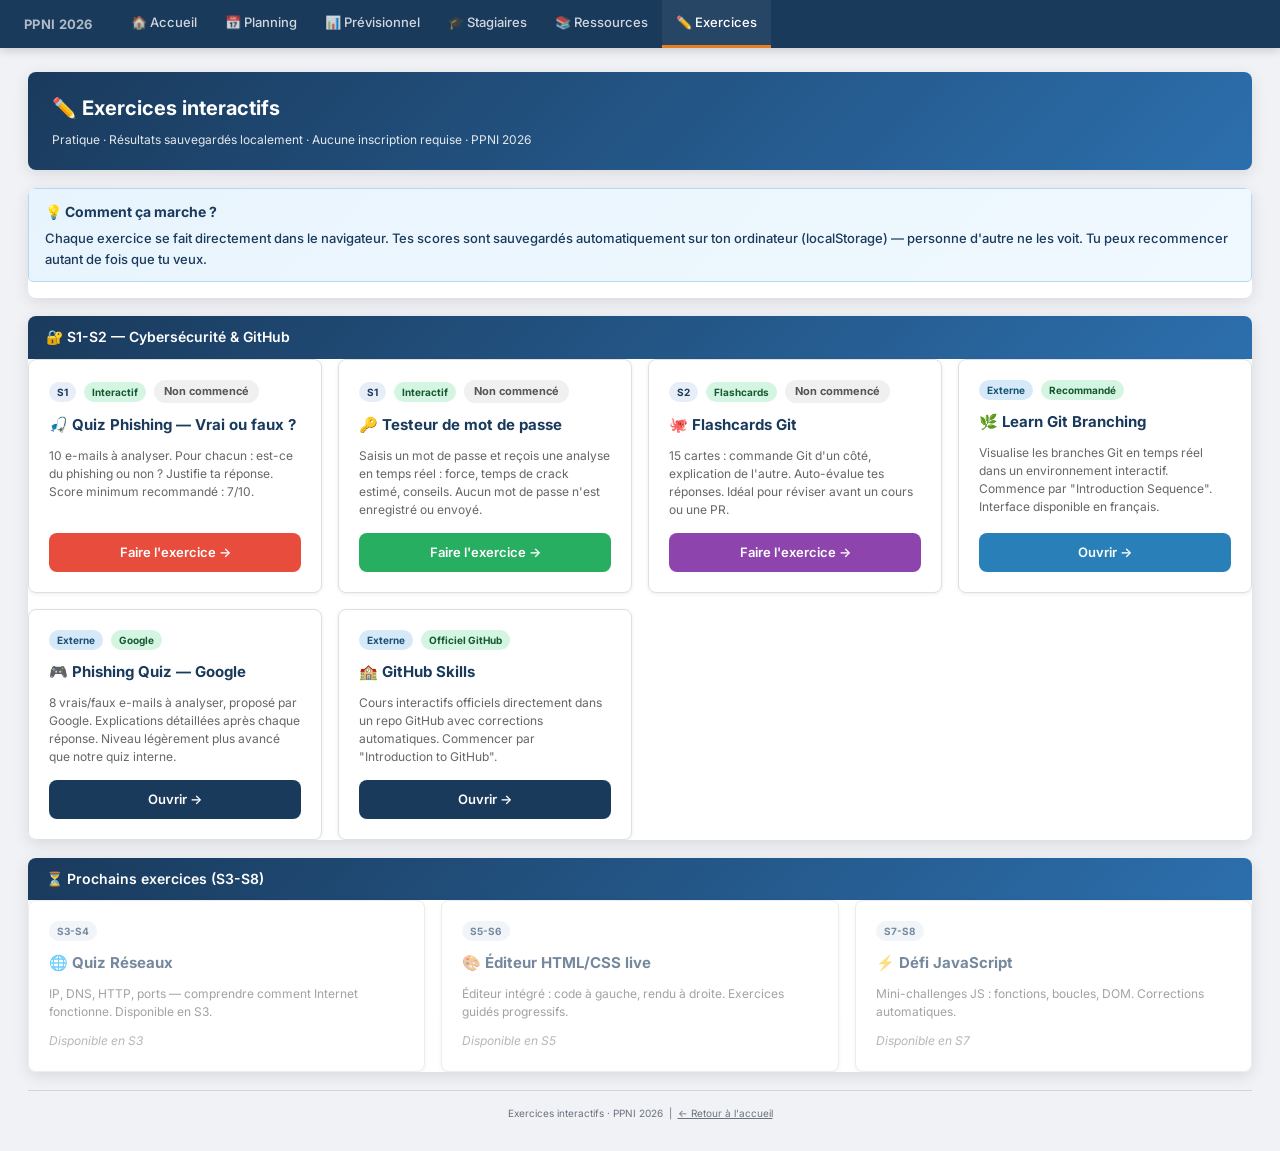
==== exercices/index.html @ 4b2e58b9 "Ajouter ressources pedagogiques et exercices interactifs S1-S2" ====
<!doctype html>
<html lang="fr">
  <head>
    <meta charset="UTF-8" />
    <meta name="viewport" content="width=device-width, initial-scale=1" />
    <title>Exercices — PPNI 2026</title>
    <link rel="preconnect" href="https://fonts.googleapis.com" />
    <link rel="preconnect" href="https://fonts.gstatic.com" crossorigin />
    <link href="https://fonts.googleapis.com/css2?family=Inter:wght@400;500;600;700&display=swap" rel="stylesheet" />
    <link rel="stylesheet" href="../css/shared.css" />
    <style>
      .exo-card {
        background: #fff;
        border: 1px solid var(--gray-border);
        border-radius: var(--radius);
        padding: 20px;
        box-shadow: var(--shadow-sm);
        display: flex;
        flex-direction: column;
        gap: 10px;
      }
      .exo-card h3 { margin: 0; font-size: 15px; color: #1a3a5c; }
      .exo-card p { margin: 0; font-size: 12px; color: #666; line-height: 1.5; flex: 1; }
      .exo-meta { display: flex; gap: 8px; flex-wrap: wrap; align-items: center; }
      .exo-tag { font-size: 10px; font-weight: 700; padding: 2px 8px; border-radius: 20px; }
      .exo-tag.s1 { background: #e8eef7; color: #1a3a5c; }
      .exo-tag.interactif { background: #d5f5e3; color: #145a32; }
      .exo-tag.local { background: #fdebd0; color: #784212; }
      .exo-tag.externe { background: #d6e9f8; color: #1a5276; }
      .exo-grid { display: grid; grid-template-columns: repeat(auto-fit, minmax(260px, 1fr)); gap: 16px; }
      .score-chip {
        font-size: 11px;
        font-weight: 700;
        padding: 3px 10px;
        border-radius: 20px;
        background: #f0f0f0;
        color: #555;
      }
      .score-chip.done { background: #d5f5e3; color: #145a32; }
    </style>
  </head>
  <body>
    <nav class="topbar">
      <span class="topbar-brand">PPNI 2026</span>
      <a href="../index.html">🏠 Accueil</a>
      <a href="../planning.html">📅 Planning</a>
      <a href="../previsionnel.html">📊 Prévisionnel</a>
      <a href="../previsionnel_stagiaire.html">🎓 Stagiaires</a>
      <a href="../ressources/index.html">📚 Ressources</a>
      <a href="index.html" class="active">✏️ Exercices</a>
    </nav>

    <div class="page-wrapper">
      <div class="doc-header">
        <h1>✏️ Exercices interactifs</h1>
        <div class="meta">Pratique · Résultats sauvegardés localement · Aucune inscription requise · PPNI 2026</div>
      </div>

      <div class="section-box">
        <div class="falc-intro">
          <strong>💡 Comment ça marche ?</strong>
          Chaque exercice se fait directement dans le navigateur. Tes scores sont sauvegardés automatiquement
          sur ton ordinateur (localStorage) — personne d'autre ne les voit. Tu peux recommencer autant de fois que tu veux.
        </div>
      </div>

      <!-- S1-S2 -->
      <div class="section-box">
        <h2>🔐 S1-S2 — Cybersécurité & GitHub</h2>
        <div class="exo-grid" id="grid-s1s2">

          <div class="exo-card">
            <div class="exo-meta">
              <span class="exo-tag s1">S1</span>
              <span class="exo-tag interactif">Interactif</span>
              <span class="score-chip" id="chip-phishing">Non commencé</span>
            </div>
            <h3>🎣 Quiz Phishing — Vrai ou faux ?</h3>
            <p>10 e-mails à analyser. Pour chacun : est-ce du phishing ou non ? Justifie ta réponse.
            Score minimum recommandé : 7/10.</p>
            <a href="quiz-phishing.html" style="display:inline-block;padding:9px 18px;background:#e74c3c;color:#fff;border-radius:8px;font-size:13px;font-weight:600;text-decoration:none;text-align:center;margin-top:4px;">Faire l'exercice →</a>
          </div>

          <div class="exo-card">
            <div class="exo-meta">
              <span class="exo-tag s1">S1</span>
              <span class="exo-tag interactif">Interactif</span>
              <span class="score-chip" id="chip-password">Non commencé</span>
            </div>
            <h3>🔑 Testeur de mot de passe</h3>
            <p>Saisis un mot de passe et reçois une analyse en temps réel : force, temps de crack estimé, conseils.
            Aucun mot de passe n'est enregistré ou envoyé.</p>
            <a href="password-checker.html" style="display:inline-block;padding:9px 18px;background:#27ae60;color:#fff;border-radius:8px;font-size:13px;font-weight:600;text-decoration:none;text-align:center;margin-top:4px;">Faire l'exercice →</a>
          </div>

          <div class="exo-card">
            <div class="exo-meta">
              <span class="exo-tag s1">S2</span>
              <span class="exo-tag interactif">Flashcards</span>
              <span class="score-chip" id="chip-git">Non commencé</span>
            </div>
            <h3>🐙 Flashcards Git</h3>
            <p>15 cartes : commande Git d'un côté, explication de l'autre. Auto-évalue tes réponses.
            Idéal pour réviser avant un cours ou une PR.</p>
            <a href="quiz-git.html" style="display:inline-block;padding:9px 18px;background:#8e44ad;color:#fff;border-radius:8px;font-size:13px;font-weight:600;text-decoration:none;text-align:center;margin-top:4px;">Faire l'exercice →</a>
          </div>

          <div class="exo-card">
            <div class="exo-meta">
              <span class="exo-tag externe">Externe</span>
              <span class="exo-tag interactif">Recommandé</span>
            </div>
            <h3>🌿 Learn Git Branching</h3>
            <p>Visualise les branches Git en temps réel dans un environnement interactif.
            Commence par "Introduction Sequence". Interface disponible en français.</p>
            <a href="https://learngitbranching.js.org/?locale=fr_FR" target="_blank" rel="noopener" style="display:inline-block;padding:9px 18px;background:#2980b9;color:#fff;border-radius:8px;font-size:13px;font-weight:600;text-decoration:none;text-align:center;margin-top:4px;">Ouvrir →</a>
          </div>

          <div class="exo-card">
            <div class="exo-meta">
              <span class="exo-tag externe">Externe</span>
              <span class="exo-tag interactif">Google</span>
            </div>
            <h3>🎮 Phishing Quiz — Google</h3>
            <p>8 vrais/faux e-mails à analyser, proposé par Google. Explications détaillées après chaque réponse.
            Niveau légèrement plus avancé que notre quiz interne.</p>
            <a href="https://phishingquiz.withgoogle.com" target="_blank" rel="noopener" style="display:inline-block;padding:9px 18px;background:#1a3a5c;color:#fff;border-radius:8px;font-size:13px;font-weight:600;text-decoration:none;text-align:center;margin-top:4px;">Ouvrir →</a>
          </div>

          <div class="exo-card">
            <div class="exo-meta">
              <span class="exo-tag externe">Externe</span>
              <span class="exo-tag interactif">Officiel GitHub</span>
            </div>
            <h3>🏫 GitHub Skills</h3>
            <p>Cours interactifs officiels directement dans un repo GitHub avec corrections automatiques.
            Commencer par "Introduction to GitHub".</p>
            <a href="https://skills.github.com" target="_blank" rel="noopener" style="display:inline-block;padding:9px 18px;background:#1a3a5c;color:#fff;border-radius:8px;font-size:13px;font-weight:600;text-decoration:none;text-align:center;margin-top:4px;">Ouvrir →</a>
          </div>

        </div>
      </div>

      <!-- À VENIR -->
      <div class="section-box">
        <h2>⏳ Prochains exercices (S3-S8)</h2>
        <div class="exo-grid">
          <div class="exo-card" style="opacity:0.6;">
            <div class="exo-meta"><span class="exo-tag s1">S3-S4</span></div>
            <h3>🌐 Quiz Réseaux</h3>
            <p>IP, DNS, HTTP, ports — comprendre comment Internet fonctionne. Disponible en S3.</p>
            <span style="font-size:12px;color:#888;font-style:italic;">Disponible en S3</span>
          </div>
          <div class="exo-card" style="opacity:0.6;">
            <div class="exo-meta"><span class="exo-tag s1">S5-S6</span></div>
            <h3>🎨 Éditeur HTML/CSS live</h3>
            <p>Éditeur intégré : code à gauche, rendu à droite. Exercices guidés progressifs.</p>
            <span style="font-size:12px;color:#888;font-style:italic;">Disponible en S5</span>
          </div>
          <div class="exo-card" style="opacity:0.6;">
            <div class="exo-meta"><span class="exo-tag s1">S7-S8</span></div>
            <h3>⚡ Défi JavaScript</h3>
            <p>Mini-challenges JS : fonctions, boucles, DOM. Corrections automatiques.</p>
            <span style="font-size:12px;color:#888;font-style:italic;">Disponible en S7</span>
          </div>
        </div>
      </div>

      <div class="footer">
        Exercices interactifs · PPNI 2026 &nbsp;|&nbsp;
        <a href="../index.html" style="color:inherit;">← Retour à l'accueil</a>
      </div>
    </div>

    <script>
      // Afficher les scores sauvegardés depuis les exercices
      const phishingScore = localStorage.getItem('ppni_quiz_phishing_score');
      const gitScore = localStorage.getItem('ppni_quiz_git_score');
      const pwDone = localStorage.getItem('ppni_password_checker_done');

      if (phishingScore !== null) {
        const chip = document.getElementById('chip-phishing');
        chip.textContent = 'Dernier score : ' + phishingScore + '/10';
        chip.className = 'score-chip done';
      }
      if (gitScore !== null) {
        const chip = document.getElementById('chip-git');
        chip.textContent = 'Cartes révisées : ' + gitScore;
        chip.className = 'score-chip done';
      }
      if (pwDone) {
        const chip = document.getElementById('chip-password');
        chip.textContent = 'Exercice fait ✓';
        chip.className = 'score-chip done';
      }
    </script>
  </body>
</html>
---- css/shared.css ----
/* ═══════════════════════════════════════════════
   PPNI 2026 — Styles partagés
   Harmonisation web moderne + impression A4 paysage
   ═══════════════════════════════════════════════ */

/* ── Google Font (Inter) ── */
@import url("https://fonts.googleapis.com/css2?family=Inter:wght@400;500;600;700&display=swap");

/* ── RESET ── */
*,
*::before,
*::after {
  box-sizing: border-box;
  margin: 0;
  padding: 0;
}

/* ── VARIABLES ── */
:root {
  --brand-dark: #1a3a5c;
  --brand-mid: #2c6fad;
  --brand-light: #e8eef7;
  --green: #27ae60;
  --green-light: #d5f5e3;
  --orange: #e67e22;
  --orange-light: #fdebd0;
  --blue: #2980b9;
  --blue-light: #d6e9f8;
  --red: #c0392b;
  --purple: #6c3483;
  --gray-bg: #f0f2f5;
  --gray-border: #e0e0e0;
  --text: #1f2937;
  --text-muted: #6b7280;
  --white: #ffffff;
  --shadow-sm: 0 1px 4px rgba(0, 0, 0, 0.07);
  --shadow-md: 0 4px 16px rgba(0, 0, 0, 0.1);
  --radius: 8px;
  --radius-sm: 5px;
}

/* ── BASE ── */
html {
  scroll-behavior: smooth;
}
body {
  font-family: "Inter", "Segoe UI", Arial, sans-serif;
  font-size: 13px;
  line-height: 1.6;
  background: var(--gray-bg);
  color: var(--text);
}

/* ── TOPBAR ── */
.topbar {
  position: sticky;
  top: 0;
  z-index: 100;
  display: flex;
  align-items: center;
  gap: 0;
  background: var(--brand-dark);
  padding: 0 24px;
  height: 48px;
  box-shadow: 0 2px 10px rgba(0, 0, 0, 0.18);
}
.topbar-brand {
  font-weight: 700;
  font-size: 13px;
  color: rgba(255, 255, 255, 0.65);
  margin-right: 24px;
  white-space: nowrap;
  letter-spacing: 0.3px;
}
.topbar a {
  display: inline-flex;
  align-items: center;
  height: 48px;
  padding: 0 14px;
  color: rgba(255, 255, 255, 0.8);
  text-decoration: none;
  font-size: 13px;
  font-weight: 500;
  border-bottom: 3px solid transparent;
  transition:
    color 0.15s,
    border-color 0.15s,
    background 0.15s;
}
.topbar a:hover {
  color: #fff;
  background: rgba(255, 255, 255, 0.08);
  border-bottom-color: rgba(255, 255, 255, 0.4);
}
.topbar a.active {
  color: #fff;
  border-bottom-color: var(--orange);
  background: rgba(255, 255, 255, 0.06);
}

/* ── PAGE WRAPPER ── */
.page-wrapper {
  max-width: 1280px;
  margin: 0 auto;
  padding: 24px 28px;
}

/* ── DOC HEADER ── */
.doc-header {
  background: linear-gradient(
    135deg,
    var(--brand-dark) 0%,
    var(--brand-mid) 100%
  );
  color: white;
  padding: 20px 24px;
  border-radius: var(--radius);
  margin-bottom: 18px;
  box-shadow: var(--shadow-md);
}
.doc-header h1 {
  font-size: 20px;
  font-weight: 700;
  margin-bottom: 6px;
}
.doc-header .meta {
  font-size: 12px;
  opacity: 0.88;
  line-height: 1.7;
}

/* ── SECTION BOX ── */
.section-box {
  background: var(--white);
  border-radius: var(--radius);
  box-shadow: var(--shadow-md);
  margin-bottom: 18px;
  overflow: hidden;
}
.section-box h2 {
  background: linear-gradient(
    135deg,
    var(--brand-dark) 0%,
    var(--brand-mid) 100%
  );
  color: white;
  padding: 10px 18px;
  font-size: 14px;
  font-weight: 600;
}
.section-box h2.gantt-title {
  background: #2c3e50;
}
.section-box h2.livrable-title {
  background: var(--red);
}
.section-box h2.kpi-title {
  background: var(--purple);
}

/* ── AXES SUMMARY CARDS ── */
.axes-summary {
  display: grid;
  grid-template-columns: repeat(auto-fit, minmax(280px, 1fr));
  gap: 14px;
  margin-bottom: 18px;
}
.axe-card {
  background: var(--white);
  border-radius: var(--radius);
  padding: 14px 18px;
  box-shadow: var(--shadow-sm);
  border-left: 5px solid;
}
.axe-card.phase1 {
  border-color: var(--blue);
  background: var(--blue-light);
}
.axe-card.phase2-axe1 {
  border-color: var(--green);
  background: var(--green-light);
}
.axe-card.phase2-axe2 {
  border-color: var(--orange);
  background: var(--orange-light);
}
.axe-card.ppni {
  border-color: var(--blue);
  background: var(--blue-light);
}
.axe-card.ia {
  border-color: var(--orange);
  background: var(--orange-light);
}
.axe-card.auxilium {
  border-color: var(--green);
  background: var(--green-light);
}
.axe-card h3 {
  font-size: 13px;
  font-weight: 600;
  margin-bottom: 6px;
}
.axe-card p {
  font-size: 11px;
  line-height: 1.5;
  color: #374151;
}

/* ── GANTT TABLE ── */
.gantt-scroll {
  overflow-x: auto;
}
table.gantt {
  width: 100%;
  border-collapse: collapse;
  font-size: 10px;
}
table.gantt th {
  background: #f5f5f5;
  color: #333;
  padding: 7px 4px;
  text-align: center;
  border: 1px solid #d0d0d0;
  font-weight: 600;
  white-space: nowrap;
}
table.gantt th.label-col {
  background: var(--brand-light);
  text-align: left;
  width: 175px;
  position: sticky;
  left: 0;
  z-index: 2;
}
table.gantt td {
  border: 1px solid var(--gray-border);
  padding: 2px;
  height: 28px;
  text-align: center;
  vertical-align: middle;
}
td.label {
  background: var(--brand-light);
  font-weight: 600;
  padding: 4px 10px;
  border: 1px solid #d0d0d0;
  width: 175px;
  position: sticky;
  left: 0;
  z-index: 1;
  font-size: 11px;
}
td.label-sub {
  background: #f5f5f5;
  padding: 3px 10px 3px 22px;
  font-size: 10px;
  color: #666;
  font-style: italic;
  border: 1px solid #d0d0d0;
  width: 175px;
  position: sticky;
  left: 0;
  z-index: 1;
}

/* Cell classes */
.phase1-cell {
  background: #dbeafe;
  color: #1e3a8a;
  font-weight: 500;
}
.axe1-cell {
  background: var(--green-light);
  color: #14532d;
  font-weight: 500;
}
.axe2-cell {
  background: var(--orange-light);
  color: #7c2d12;
  font-weight: 500;
}
.conge-cell {
  background: #f3f4f6;
  color: #9ca3af;
  font-style: italic;
}
.empty-cell {
  background: #fafafa;
}
.empty-m {
  background: #f4f4f4;
}

td.b-ppni {
  background: var(--blue);
}
td.b-ppni-l {
  background: #6dafd4;
}
td.b-ia {
  background: var(--orange);
}
td.b-ia-l {
  background: #f0a050;
}
td.b-aux {
  background: var(--green);
}
td.b-aux-l {
  background: #58c882;
}
td.conge {
  background: repeating-linear-gradient(
    45deg,
    #ffe5e5 0px,
    #ffe5e5 5px,
    #fff5f5 5px,
    #fff5f5 10px
  );
}
td.ms-ppni {
  background: var(--blue);
  border-right: 4px solid var(--red) !important;
}
td.ms-ia {
  background: var(--orange);
  border-right: 4px solid var(--red) !important;
}
td.ms-aux {
  background: var(--green);
  border-right: 4px solid var(--red) !important;
}
th.conge-th {
  background: var(--red) !important;
  font-style: italic;
  font-size: 10px !important;
}

/* Section headers */
tr.sec-hdr td {
  padding: 5px 10px;
  font-size: 11px;
  font-weight: 700;
  height: auto;
  text-align: left;
  border-top: 2px solid var(--brand-dark);
  border-bottom: 2px solid var(--brand-dark);
}
tr.sec-hdr.phase1-hdr td {
  background: #c8e6c9;
  color: #14532d;
}
tr.sec-hdr.axe1-hdr td {
  background: #bbdefb;
  color: #1e3a8a;
}
tr.sec-hdr.axe2-hdr td {
  background: #ffe0b2;
  color: #7c2d12;
}
tr.sec-hdr.ppni-hdr td {
  background: var(--blue);
  color: white;
  border-color: var(--blue);
}
tr.sec-hdr.ia-hdr td {
  background: var(--orange);
  color: white;
  border-color: var(--orange);
}
tr.sec-hdr.aux-hdr td {
  background: var(--green);
  color: white;
  border-color: var(--green);
}

.bt {
  display: block;
  font-size: 9px;
  font-weight: 600;
  line-height: 1.3;
  padding: 0 4px;
  color: inherit;
  white-space: nowrap;
  overflow: hidden;
  text-overflow: ellipsis;
}
td.b-ppni .bt,
td.b-ppni-l .bt,
td.b-ia .bt,
td.b-ia-l .bt,
td.b-aux .bt,
td.b-aux-l .bt,
td.ms-ppni .bt,
td.ms-ia .bt,
td.ms-aux .bt {
  color: white;
}

.mf {
  display: inline-block;
  background: var(--red);
  color: white;
  font-size: 8px;
  font-weight: bold;
  padding: 1px 4px;
  border-radius: 2px;
  margin-left: 3px;
  vertical-align: middle;
}

/* ── GENERIC TABLE (lt / comp / kt) ── */
table.lt,
table.comp,
table.kt {
  width: 100%;
  border-collapse: collapse;
}
table.lt th,
table.comp th {
  background: #f5f5f5;
  color: #333;
  padding: 9px 12px;
  text-align: left;
  font-size: 11px;
  font-weight: 600;
  border-bottom: 2px solid var(--brand-dark);
}
table.lt td,
table.comp td {
  padding: 8px 12px;
  font-size: 11px;
  border-bottom: 1px solid var(--gray-border);
  vertical-align: top;
}
table.lt tr:nth-child(even),
table.comp tr:nth-child(even) {
  background: #f9fafb;
}

table.kt th {
  background: var(--purple);
  color: white;
  padding: 9px 12px;
  font-size: 11px;
  text-align: left;
}
table.kt td {
  padding: 7px 12px;
  font-size: 11px;
  border-bottom: 1px solid #f0f0f0;
  vertical-align: middle;
}
table.kt tr:nth-child(even) td {
  background: #faf5ff;
}
.cible {
  font-weight: bold;
  color: var(--purple);
}

/* ── BADGES ── */
.dbadge {
  display: inline-block;
  background: var(--red);
  color: white;
  padding: 2px 9px;
  border-radius: 4px;
  font-size: 10px;
  font-weight: bold;
  white-space: nowrap;
}
.axe-tag {
  display: inline-block;
  padding: 2px 8px;
  border-radius: 4px;
  font-size: 10px;
  font-weight: bold;
  white-space: nowrap;
}
.axe-tag.phase1 {
  background: #c8e6c9;
  color: #14532d;
}
.axe-tag.axe1 {
  background: #bbdefb;
  color: #1e3a8a;
}
.axe-tag.axe2 {
  background: #ffe0b2;
  color: #7c2d12;
}
.axe-tag.ppni {
  background: var(--blue-light);
  color: #1a6ca0;
}
.axe-tag.ia {
  background: var(--orange-light);
  color: #b25000;
}
.axe-tag.aux {
  background: var(--green-light);
  color: #1a7a48;
}
.comp-check {
  color: var(--green);
  font-weight: bold;
}

/* ── PRINT BUTTON ── */
.print-btn {
  display: inline-flex;
  align-items: center;
  gap: 7px;
  padding: 9px 22px;
  background: var(--brand-dark);
  color: white;
  border: none;
  border-radius: var(--radius);
  font-size: 13px;
  font-family: inherit;
  font-weight: 600;
  cursor: pointer;
  transition: background 0.18s;
}
.print-btn:hover {
  background: var(--brand-mid);
}

/* ── FOOTER ── */
.footer {
  text-align: center;
  font-size: 10px;
  color: var(--text-muted);
  margin-top: 18px;
  padding: 14px 0 6px;
  border-top: 1px solid #d1d5db;
}

/* ── PRINT ── */
@media print {
  @page {
    size: A4 landscape;
    margin: 10mm 12mm;
  }

  html,
  body {
    background: white !important;
    padding: 0;
    margin: 0;
    font-size: 10px;
    color: #000;
    width: 277mm;
  }

  .topbar {
    display: none !important;
  }
  .print-btn {
    display: none !important;
  }

  .page-wrapper {
    padding: 0;
    max-width: 100%;
  }

  .doc-header {
    border-radius: 0;
    padding: 8px 12px;
    margin-bottom: 8px;
    box-shadow: none;
    print-color-adjust: exact;
    -webkit-print-color-adjust: exact;
  }
  .doc-header h1 {
    font-size: 14px;
  }
  .doc-header .meta {
    font-size: 8.5px;
  }

  .axes-summary {
    gap: 7px;
    margin-bottom: 8px;
  }
  .axe-card {
    padding: 6px 10px;
    box-shadow: none;
    print-color-adjust: exact;
    -webkit-print-color-adjust: exact;
  }
  .axe-card h3 {
    font-size: 10px;
  }
  .axe-card p {
    font-size: 9px;
  }

  .section-box {
    box-shadow: none;
    margin-bottom: 8px;
  }
  .section-box h2 {
    padding: 5px 10px;
    font-size: 11px;
    print-color-adjust: exact;
    -webkit-print-color-adjust: exact;
  }

  table.gantt th {
    font-size: 8px;
    padding: 3px 2px;
  }
  table.gantt th.label-col {
    width: 130px;
  }
  td.label {
    font-size: 9px;
    padding: 2px 6px;
    width: 130px;
  }
  td.label-sub {
    font-size: 8px;
    padding: 2px 6px;
    width: 130px;
  }
  table.gantt td {
    height: 18px;
  }
  .bt {
    font-size: 7.5px;
  }
  .mf {
    font-size: 7px;
  }

  tr.sec-hdr td {
    padding: 3px 8px;
    font-size: 9px;
    print-color-adjust: exact;
    -webkit-print-color-adjust: exact;
  }

  table.lt th,
  table.lt td,
  table.comp th,
  table.comp td,
  table.kt th,
  table.kt td {
    font-size: 9px;
    padding: 4px 8px;
  }
  table.lt th,
  table.comp th,
  table.kt th {
    print-color-adjust: exact;
    -webkit-print-color-adjust: exact;
  }
  .dbadge {
    font-size: 8px;
    padding: 1px 5px;
  }
  .axe-tag {
    font-size: 8px;
    padding: 1px 5px;
  }
  .footer {
    font-size: 8px;
    margin-top: 6px;
  }

  .section-box.break-before {
    page-break-before: always;
  }

  /* Forcer les couleurs de fond en impression */
  td.b-ppni,
  td.b-ppni-l,
  td.b-ia,
  td.b-ia-l,
  td.b-aux,
  td.b-aux-l,
  td.ms-ppni,
  td.ms-ia,
  td.ms-aux,
  .phase1-cell,
  .axe1-cell,
  .axe2-cell,
  .conge-cell {
    print-color-adjust: exact;
    -webkit-print-color-adjust: exact;
  }
}

/* ── COURS PAGES ── */

/* Cellule gantt cliquable */
.gantt-clickable {
  cursor: pointer;
  transition: filter 0.15s;
}
.gantt-clickable:hover {
  filter: brightness(0.9);
}
.gantt-link {
  display: flex;
  align-items: center;
  justify-content: center;
  width: 100%;
  height: 100%;
  color: inherit;
  text-decoration: none;
}
.gantt-link:hover .bt {
  text-decoration: underline;
}

/* Sommaire / arborescence */
.cours-sommaire {
  background: var(--brand-light);
  border-radius: var(--radius-sm);
  padding: 14px 18px;
  margin: 16px 18px;
  border-left: 4px solid var(--brand-mid);
}
.cours-sommaire h3 {
  font-size: 12px;
  font-weight: 700;
  color: var(--brand-dark);
  margin-bottom: 10px;
}
.cours-sommaire ol {
  padding-left: 18px;
  margin: 0;
}
.cours-sommaire li {
  margin-bottom: 5px;
  font-size: 12px;
}
.cours-sommaire a {
  color: var(--brand-mid);
  text-decoration: none;
  font-weight: 500;
}
.cours-sommaire a:hover {
  text-decoration: underline;
}

/* Section de cours */
.cours-section {
  padding: 18px 18px 10px;
  border-bottom: 1px solid var(--gray-border);
}
.cours-section:last-child {
  border-bottom: none;
}
.cours-section h3 {
  font-size: 14px;
  font-weight: 700;
  color: var(--brand-dark);
  margin-bottom: 4px;
}
.cours-section .section-meta {
  font-size: 11px;
  color: var(--text-muted);
  margin-bottom: 14px;
}

/* Intro FALC */
.falc-intro {
  background: linear-gradient(135deg, #e8f4fd, #f0f9ff);
  border: 1px solid #b3d9f5;
  border-radius: var(--radius-sm);
  padding: 12px 16px;
  margin-bottom: 16px;
  font-size: 13px;
  font-weight: 500;
  color: #1a3a5c;
  line-height: 1.6;
}
.falc-intro strong {
  font-size: 14px;
  display: block;
  margin-bottom: 4px;
}

/* Grille 70-20-10 */
.module-grid {
  display: grid;
  grid-template-columns: repeat(auto-fit, minmax(220px, 1fr));
  gap: 12px;
  margin-bottom: 16px;
}
.module-card {
  border-radius: var(--radius-sm);
  padding: 12px 14px;
  box-shadow: var(--shadow-sm);
}
.module-card.pratique {
  background: #f0fdf4;
  border-left: 4px solid var(--green);
}
.module-card.collaboration {
  background: #eff6ff;
  border-left: 4px solid var(--blue);
}
.module-card.theorie {
  background: #fefce8;
  border-left: 4px solid #ca8a04;
}
.module-tag {
  display: inline-block;
  padding: 2px 9px;
  border-radius: 10px;
  font-size: 10px;
  font-weight: 700;
  margin-bottom: 8px;
  text-transform: uppercase;
  letter-spacing: 0.4px;
}
.module-tag.pratique {
  background: var(--green);
  color: white;
}
.module-tag.collaboration {
  background: var(--blue);
  color: white;
}
.module-tag.theorie {
  background: #ca8a04;
  color: white;
}
.module-card h4 {
  font-size: 12px;
  font-weight: 700;
  margin-bottom: 6px;
  color: var(--text);
}
.module-card ul {
  padding-left: 16px;
  margin: 0;
}
.module-card li {
  font-size: 11px;
  margin-bottom: 3px;
  line-height: 1.5;
}
.module-card .duree {
  display: inline-block;
  font-size: 10px;
  color: var(--text-muted);
  margin-top: 8px;
  font-style: italic;
}

/* Checklist de livrable */
.checklist {
  list-style: none;
  padding: 0;
  margin: 0;
}
.checklist li {
  display: flex;
  align-items: flex-start;
  gap: 8px;
  font-size: 12px;
  padding: 6px 0;
  border-bottom: 1px solid #f0f0f0;
  line-height: 1.5;
}
.checklist li:last-child {
  border-bottom: none;
}
.checklist li::before {
  content: "☐";
  font-size: 14px;
  color: var(--brand-mid);
  flex-shrink: 0;
  margin-top: 1px;
}

/* Ressources */
.ressource-grid {
  display: grid;
  grid-template-columns: repeat(auto-fit, minmax(200px, 1fr));
  gap: 12px;
  padding: 16px 18px;
}
.ressource-card {
  background: #f9fafb;
  border: 1px solid var(--gray-border);
  border-radius: var(--radius-sm);
  padding: 12px 14px;
}
.ressource-card h4 {
  font-size: 12px;
  font-weight: 700;
  margin-bottom: 6px;
  color: var(--brand-dark);
}
.ressource-card p {
  font-size: 11px;
  color: var(--text-muted);
  line-height: 1.5;
}

/* Séance header */
.seance-header {
  display: flex;
  align-items: center;
  gap: 10px;
  padding: 10px 18px;
  background: #f8fafc;
  border-bottom: 1px solid var(--gray-border);
}
.seance-badge {
  display: inline-block;
  background: var(--brand-dark);
  color: white;
  font-size: 11px;
  font-weight: 700;
  padding: 3px 10px;
  border-radius: 4px;
  white-space: nowrap;
}
.seance-badge.lundi {
  background: #1a3a5c;
}
.seance-badge.vendredi {
  background: #2c6fad;
}
.seance-info {
  font-size: 11px;
  color: var(--text-muted);
}

@media print {
  .cours-sommaire,
  .module-card,
  .ressource-card {
    box-shadow: none;
    print-color-adjust: exact;
    -webkit-print-color-adjust: exact;
  }
  .gantt-link {
    pointer-events: none;
  }
}

/* ── RESPONSIVE ── */
@media (max-width: 1100px) {
  .page-wrapper {
    padding: 16px;
  }
  table.gantt {
    font-size: 9px;
  }
  td.label,
  table.gantt th.label-col {
    width: 140px;
  }
}
@media (max-width: 640px) {
  .topbar-brand {
    display: none;
  }
  .topbar a {
    padding: 0 10px;
    font-size: 12px;
  }
}
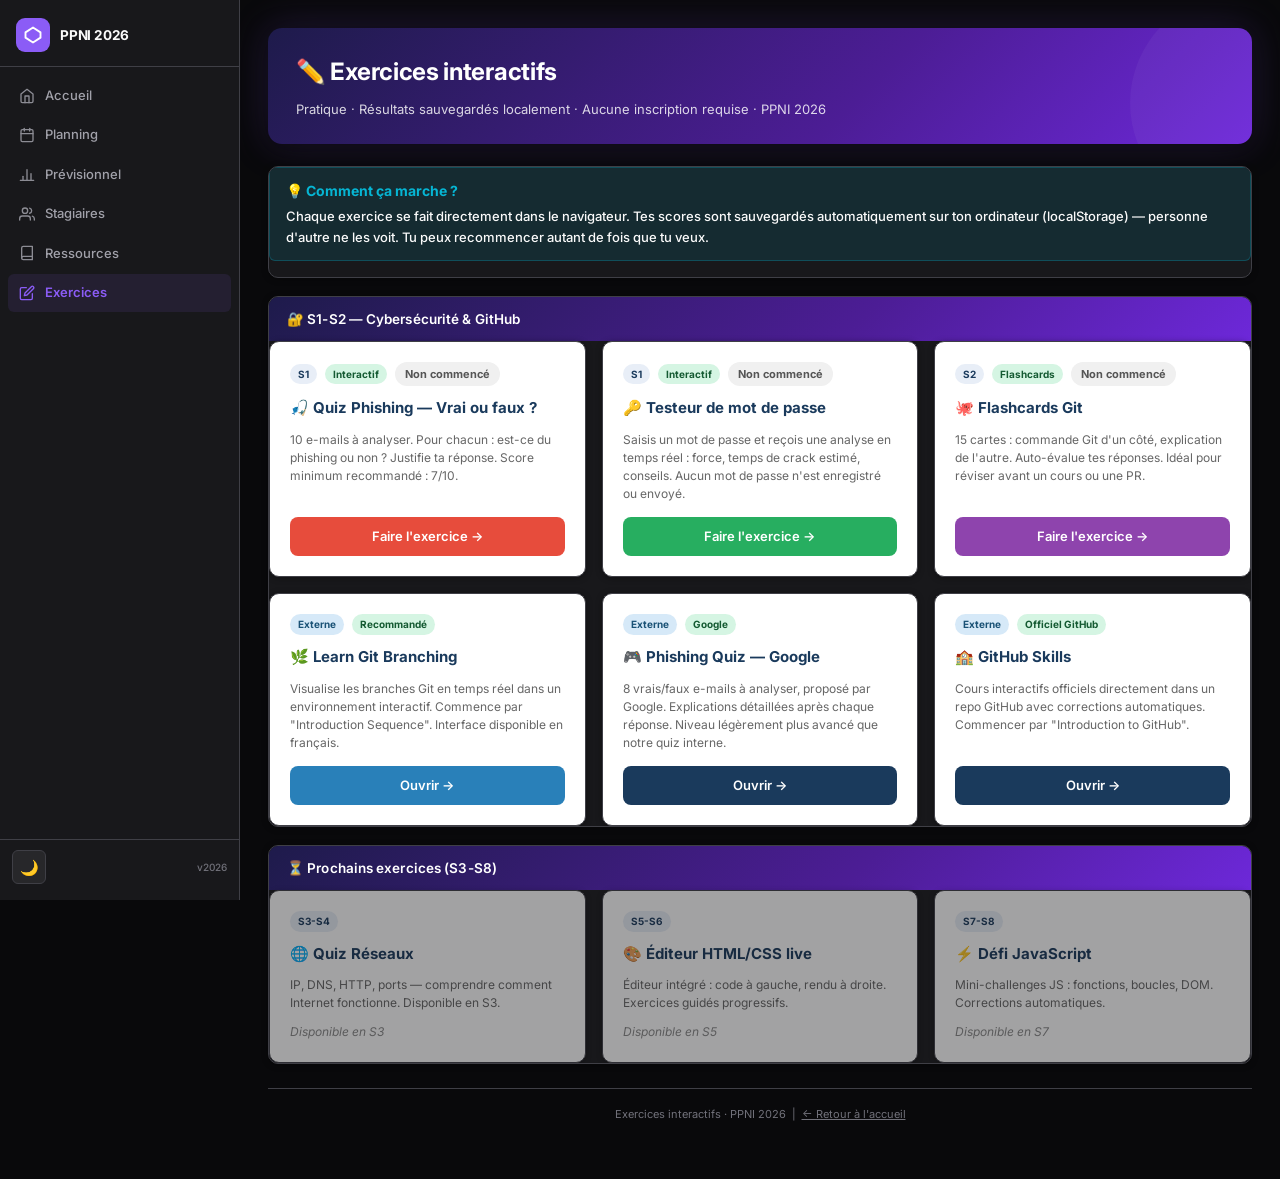
==== commit f6ec4f0f: "Refonte UX/UI v2026 — sidebar fixe, dark/light mode, design system violet" ====
--- a/exercices/index.html
+++ b/exercices/index.html
@@ -1,4 +1,4 @@
-<!doctype html>
+﻿<!doctype html>
 <html lang="fr">
   <head>
     <meta charset="UTF-8" />
@@ -6,7 +6,11 @@
     <title>Exercices — PPNI 2026</title>
     <link rel="preconnect" href="https://fonts.googleapis.com" />
     <link rel="preconnect" href="https://fonts.gstatic.com" crossorigin />
-    <link href="https://fonts.googleapis.com/css2?family=Inter:wght@400;500;600;700&display=swap" rel="stylesheet" />
+    <link
+      href="https://fonts.googleapis.com/css2?family=Inter:wght@400;500;600;700&display=swap"
+      rel="stylesheet"
+    />
+<script>(function(){var t=localStorage.getItem('ppni-theme')||'dark';document.documentElement.setAttribute('data-theme',t);})();</script>
     <link rel="stylesheet" href="../css/shared.css" />
     <style>
       .exo-card {
@@ -19,15 +23,51 @@
         flex-direction: column;
         gap: 10px;
       }
-      .exo-card h3 { margin: 0; font-size: 15px; color: #1a3a5c; }
-      .exo-card p { margin: 0; font-size: 12px; color: #666; line-height: 1.5; flex: 1; }
-      .exo-meta { display: flex; gap: 8px; flex-wrap: wrap; align-items: center; }
-      .exo-tag { font-size: 10px; font-weight: 700; padding: 2px 8px; border-radius: 20px; }
-      .exo-tag.s1 { background: #e8eef7; color: #1a3a5c; }
-      .exo-tag.interactif { background: #d5f5e3; color: #145a32; }
-      .exo-tag.local { background: #fdebd0; color: #784212; }
-      .exo-tag.externe { background: #d6e9f8; color: #1a5276; }
-      .exo-grid { display: grid; grid-template-columns: repeat(auto-fit, minmax(260px, 1fr)); gap: 16px; }
+      .exo-card h3 {
+        margin: 0;
+        font-size: 15px;
+        color: #1a3a5c;
+      }
+      .exo-card p {
+        margin: 0;
+        font-size: 12px;
+        color: #666;
+        line-height: 1.5;
+        flex: 1;
+      }
+      .exo-meta {
+        display: flex;
+        gap: 8px;
+        flex-wrap: wrap;
+        align-items: center;
+      }
+      .exo-tag {
+        font-size: 10px;
+        font-weight: 700;
+        padding: 2px 8px;
+        border-radius: 20px;
+      }
+      .exo-tag.s1 {
+        background: #e8eef7;
+        color: #1a3a5c;
+      }
+      .exo-tag.interactif {
+        background: #d5f5e3;
+        color: #145a32;
+      }
+      .exo-tag.local {
+        background: #fdebd0;
+        color: #784212;
+      }
+      .exo-tag.externe {
+        background: #d6e9f8;
+        color: #1a5276;
+      }
+      .exo-grid {
+        display: grid;
+        grid-template-columns: repeat(auto-fit, minmax(260px, 1fr));
+        gap: 16px;
+      }
       .score-chip {
         font-size: 11px;
         font-weight: 700;
@@ -36,31 +76,74 @@
         background: #f0f0f0;
         color: #555;
       }
-      .score-chip.done { background: #d5f5e3; color: #145a32; }
+      .score-chip.done {
+        background: #d5f5e3;
+        color: #145a32;
+      }
     </style>
   </head>
   <body>
-    <nav class="topbar">
-      <span class="topbar-brand">PPNI 2026</span>
-      <a href="../index.html">🏠 Accueil</a>
-      <a href="../planning.html">📅 Planning</a>
-      <a href="../previsionnel.html">📊 Prévisionnel</a>
-      <a href="../previsionnel_stagiaire.html">🎓 Stagiaires</a>
-      <a href="../ressources/index.html">📚 Ressources</a>
-      <a href="index.html" class="active">✏️ Exercices</a>
-    </nav>
+    <aside class="sidebar" id="sidebar">
+      <div class="sidebar-brand">
+        <div class="brand-logo"><svg width="18" height="18" viewBox="0 0 24 24" fill="none" stroke="currentColor" stroke-width="2.5" stroke-linecap="round" stroke-linejoin="round"><polygon points="12 2 22 8.5 22 15.5 12 22 2 15.5 2 8.5"/></svg></div>
+        <span class="brand-text">PPNI 2026</span>
+      </div>
+      <nav class="sidebar-nav">
+        <a href="../index.html" class="nav-item">
+          <span class="nav-icon"><svg width="16" height="16" viewBox="0 0 24 24" fill="none" stroke="currentColor" stroke-width="2" stroke-linecap="round" stroke-linejoin="round"><path d="m3 9 9-7 9 7v11a2 2 0 0 1-2 2H5a2 2 0 0 1-2-2z"/><polyline points="9 22 9 12 15 12 15 22"/></svg></span>
+          <span>Accueil</span>
+        </a>
+        <a href="../planning.html" class="nav-item">
+          <span class="nav-icon"><svg width="16" height="16" viewBox="0 0 24 24" fill="none" stroke="currentColor" stroke-width="2" stroke-linecap="round" stroke-linejoin="round"><rect x="3" y="4" width="18" height="18" rx="2" ry="2"/><line x1="16" y1="2" x2="16" y2="6"/><line x1="8" y1="2" x2="8" y2="6"/><line x1="3" y1="10" x2="21" y2="10"/></svg></span>
+          <span>Planning</span>
+        </a>
+        <a href="../previsionnel.html" class="nav-item">
+          <span class="nav-icon"><svg width="16" height="16" viewBox="0 0 24 24" fill="none" stroke="currentColor" stroke-width="2" stroke-linecap="round" stroke-linejoin="round"><line x1="18" y1="20" x2="18" y2="10"/><line x1="12" y1="20" x2="12" y2="4"/><line x1="6" y1="20" x2="6" y2="14"/><line x1="2" y1="20" x2="22" y2="20"/></svg></span>
+          <span>Pr&#233;visionnel</span>
+        </a>
+        <a href="../previsionnel_stagiaire.html" class="nav-item">
+          <span class="nav-icon"><svg width="16" height="16" viewBox="0 0 24 24" fill="none" stroke="currentColor" stroke-width="2" stroke-linecap="round" stroke-linejoin="round"><path d="M17 21v-2a4 4 0 0 0-4-4H5a4 4 0 0 0-4 4v2"/><circle cx="9" cy="7" r="4"/><path d="M23 21v-2a4 4 0 0 0-3-3.87"/><path d="M16 3.13a4 4 0 0 1 0 7.75"/></svg></span>
+          <span>Stagiaires</span>
+        </a>
+        <a href="../ressources/index.html" class="nav-item">
+          <span class="nav-icon"><svg width="16" height="16" viewBox="0 0 24 24" fill="none" stroke="currentColor" stroke-width="2" stroke-linecap="round" stroke-linejoin="round"><path d="M4 19.5A2.5 2.5 0 0 1 6.5 17H20"/><path d="M6.5 2H20v20H6.5A2.5 2.5 0 0 1 4 19.5v-15A2.5 2.5 0 0 1 6.5 2z"/></svg></span>
+          <span>Ressources</span>
+        </a>
+        <a href="index.html" class="nav-item active">
+          <span class="nav-icon"><svg width="16" height="16" viewBox="0 0 24 24" fill="none" stroke="currentColor" stroke-width="2" stroke-linecap="round" stroke-linejoin="round"><path d="M11 4H4a2 2 0 0 0-2 2v14a2 2 0 0 0 2 2h14a2 2 0 0 0 2-2v-7"/><path d="M18.5 2.5a2.121 2.121 0 0 1 3 3L12 15l-4 1 1-4 9.5-9.5z"/></svg></span>
+          <span>Exercices</span>
+        </a>
+      </nav>
+      <div class="sidebar-footer">
+        <button class="theme-toggle" onclick="toggleTheme()" title="Changer le th&#232;me">
+          <span class="theme-icon">&#127769;</span>
+        </button>
+        <span class="sidebar-version">v2026</span>
+      </div>
+    </aside>
+    <main class="main-content">
+    <div class="sidebar-overlay" onclick="closeSidebar()"></div>
+    <header class="mobile-topbar">
+      <button class="hamburger" onclick="toggleSidebar()" aria-label="Menu"><svg width="18" height="18" viewBox="0 0 24 24" fill="none" stroke="currentColor" stroke-width="2" stroke-linecap="round" stroke-linejoin="round"><line x1="3" y1="6" x2="21" y2="6"/><line x1="3" y1="12" x2="21" y2="12"/><line x1="3" y1="18" x2="21" y2="18"/></svg></button>
+      <span class="mobile-brand">PPNI 2026</span>
+    </header>
 
     <div class="page-wrapper">
       <div class="doc-header">
         <h1>✏️ Exercices interactifs</h1>
-        <div class="meta">Pratique · Résultats sauvegardés localement · Aucune inscription requise · PPNI 2026</div>
+        <div class="meta">
+          Pratique · Résultats sauvegardés localement · Aucune inscription
+          requise · PPNI 2026
+        </div>
       </div>
 
       <div class="section-box">
         <div class="falc-intro">
           <strong>💡 Comment ça marche ?</strong>
-          Chaque exercice se fait directement dans le navigateur. Tes scores sont sauvegardés automatiquement
-          sur ton ordinateur (localStorage) — personne d'autre ne les voit. Tu peux recommencer autant de fois que tu veux.
+          Chaque exercice se fait directement dans le navigateur. Tes scores
+          sont sauvegardés automatiquement sur ton ordinateur (localStorage) —
+          personne d'autre ne les voit. Tu peux recommencer autant de fois que
+          tu veux.
         </div>
       </div>
 
@@ -68,7 +151,6 @@
       <div class="section-box">
         <h2>🔐 S1-S2 — Cybersécurité & GitHub</h2>
         <div class="exo-grid" id="grid-s1s2">
-
           <div class="exo-card">
             <div class="exo-meta">
               <span class="exo-tag s1">S1</span>
@@ -76,9 +158,26 @@
               <span class="score-chip" id="chip-phishing">Non commencé</span>
             </div>
             <h3>🎣 Quiz Phishing — Vrai ou faux ?</h3>
-            <p>10 e-mails à analyser. Pour chacun : est-ce du phishing ou non ? Justifie ta réponse.
-            Score minimum recommandé : 7/10.</p>
-            <a href="quiz-phishing.html" style="display:inline-block;padding:9px 18px;background:#e74c3c;color:#fff;border-radius:8px;font-size:13px;font-weight:600;text-decoration:none;text-align:center;margin-top:4px;">Faire l'exercice →</a>
+            <p>
+              10 e-mails à analyser. Pour chacun : est-ce du phishing ou non ?
+              Justifie ta réponse. Score minimum recommandé : 7/10.
+            </p>
+            <a
+              href="quiz-phishing.html"
+              style="
+                display: inline-block;
+                padding: 9px 18px;
+                background: #e74c3c;
+                color: #fff;
+                border-radius: 8px;
+                font-size: 13px;
+                font-weight: 600;
+                text-decoration: none;
+                text-align: center;
+                margin-top: 4px;
+              "
+              >Faire l'exercice →</a
+            >
           </div>
 
           <div class="exo-card">
@@ -88,9 +187,27 @@
               <span class="score-chip" id="chip-password">Non commencé</span>
             </div>
             <h3>🔑 Testeur de mot de passe</h3>
-            <p>Saisis un mot de passe et reçois une analyse en temps réel : force, temps de crack estimé, conseils.
-            Aucun mot de passe n'est enregistré ou envoyé.</p>
-            <a href="password-checker.html" style="display:inline-block;padding:9px 18px;background:#27ae60;color:#fff;border-radius:8px;font-size:13px;font-weight:600;text-decoration:none;text-align:center;margin-top:4px;">Faire l'exercice →</a>
+            <p>
+              Saisis un mot de passe et reçois une analyse en temps réel :
+              force, temps de crack estimé, conseils. Aucun mot de passe n'est
+              enregistré ou envoyé.
+            </p>
+            <a
+              href="password-checker.html"
+              style="
+                display: inline-block;
+                padding: 9px 18px;
+                background: #27ae60;
+                color: #fff;
+                border-radius: 8px;
+                font-size: 13px;
+                font-weight: 600;
+                text-decoration: none;
+                text-align: center;
+                margin-top: 4px;
+              "
+              >Faire l'exercice →</a
+            >
           </div>
 
           <div class="exo-card">
@@ -100,9 +217,27 @@
               <span class="score-chip" id="chip-git">Non commencé</span>
             </div>
             <h3>🐙 Flashcards Git</h3>
-            <p>15 cartes : commande Git d'un côté, explication de l'autre. Auto-évalue tes réponses.
-            Idéal pour réviser avant un cours ou une PR.</p>
-            <a href="quiz-git.html" style="display:inline-block;padding:9px 18px;background:#8e44ad;color:#fff;border-radius:8px;font-size:13px;font-weight:600;text-decoration:none;text-align:center;margin-top:4px;">Faire l'exercice →</a>
+            <p>
+              15 cartes : commande Git d'un côté, explication de l'autre.
+              Auto-évalue tes réponses. Idéal pour réviser avant un cours ou une
+              PR.
+            </p>
+            <a
+              href="quiz-git.html"
+              style="
+                display: inline-block;
+                padding: 9px 18px;
+                background: #8e44ad;
+                color: #fff;
+                border-radius: 8px;
+                font-size: 13px;
+                font-weight: 600;
+                text-decoration: none;
+                text-align: center;
+                margin-top: 4px;
+              "
+              >Faire l'exercice →</a
+            >
           </div>
 
           <div class="exo-card">
@@ -111,9 +246,29 @@
               <span class="exo-tag interactif">Recommandé</span>
             </div>
             <h3>🌿 Learn Git Branching</h3>
-            <p>Visualise les branches Git en temps réel dans un environnement interactif.
-            Commence par "Introduction Sequence". Interface disponible en français.</p>
-            <a href="https://learngitbranching.js.org/?locale=fr_FR" target="_blank" rel="noopener" style="display:inline-block;padding:9px 18px;background:#2980b9;color:#fff;border-radius:8px;font-size:13px;font-weight:600;text-decoration:none;text-align:center;margin-top:4px;">Ouvrir →</a>
+            <p>
+              Visualise les branches Git en temps réel dans un environnement
+              interactif. Commence par "Introduction Sequence". Interface
+              disponible en français.
+            </p>
+            <a
+              href="https://learngitbranching.js.org/?locale=fr_FR"
+              target="_blank"
+              rel="noopener"
+              style="
+                display: inline-block;
+                padding: 9px 18px;
+                background: #2980b9;
+                color: #fff;
+                border-radius: 8px;
+                font-size: 13px;
+                font-weight: 600;
+                text-decoration: none;
+                text-align: center;
+                margin-top: 4px;
+              "
+              >Ouvrir →</a
+            >
           </div>
 
           <div class="exo-card">
@@ -122,9 +277,29 @@
               <span class="exo-tag interactif">Google</span>
             </div>
             <h3>🎮 Phishing Quiz — Google</h3>
-            <p>8 vrais/faux e-mails à analyser, proposé par Google. Explications détaillées après chaque réponse.
-            Niveau légèrement plus avancé que notre quiz interne.</p>
-            <a href="https://phishingquiz.withgoogle.com" target="_blank" rel="noopener" style="display:inline-block;padding:9px 18px;background:#1a3a5c;color:#fff;border-radius:8px;font-size:13px;font-weight:600;text-decoration:none;text-align:center;margin-top:4px;">Ouvrir →</a>
+            <p>
+              8 vrais/faux e-mails à analyser, proposé par Google. Explications
+              détaillées après chaque réponse. Niveau légèrement plus avancé que
+              notre quiz interne.
+            </p>
+            <a
+              href="https://phishingquiz.withgoogle.com"
+              target="_blank"
+              rel="noopener"
+              style="
+                display: inline-block;
+                padding: 9px 18px;
+                background: #1a3a5c;
+                color: #fff;
+                border-radius: 8px;
+                font-size: 13px;
+                font-weight: 600;
+                text-decoration: none;
+                text-align: center;
+                margin-top: 4px;
+              "
+              >Ouvrir →</a
+            >
           </div>
 
           <div class="exo-card">
@@ -133,11 +308,29 @@
               <span class="exo-tag interactif">Officiel GitHub</span>
             </div>
             <h3>🏫 GitHub Skills</h3>
-            <p>Cours interactifs officiels directement dans un repo GitHub avec corrections automatiques.
-            Commencer par "Introduction to GitHub".</p>
-            <a href="https://skills.github.com" target="_blank" rel="noopener" style="display:inline-block;padding:9px 18px;background:#1a3a5c;color:#fff;border-radius:8px;font-size:13px;font-weight:600;text-decoration:none;text-align:center;margin-top:4px;">Ouvrir →</a>
-          </div>
-
+            <p>
+              Cours interactifs officiels directement dans un repo GitHub avec
+              corrections automatiques. Commencer par "Introduction to GitHub".
+            </p>
+            <a
+              href="https://skills.github.com"
+              target="_blank"
+              rel="noopener"
+              style="
+                display: inline-block;
+                padding: 9px 18px;
+                background: #1a3a5c;
+                color: #fff;
+                border-radius: 8px;
+                font-size: 13px;
+                font-weight: 600;
+                text-decoration: none;
+                text-align: center;
+                margin-top: 4px;
+              "
+              >Ouvrir →</a
+            >
+          </div>
         </div>
       </div>
 
@@ -145,54 +338,71 @@
       <div class="section-box">
         <h2>⏳ Prochains exercices (S3-S8)</h2>
         <div class="exo-grid">
-          <div class="exo-card" style="opacity:0.6;">
+          <div class="exo-card" style="opacity: 0.6">
             <div class="exo-meta"><span class="exo-tag s1">S3-S4</span></div>
             <h3>🌐 Quiz Réseaux</h3>
-            <p>IP, DNS, HTTP, ports — comprendre comment Internet fonctionne. Disponible en S3.</p>
-            <span style="font-size:12px;color:#888;font-style:italic;">Disponible en S3</span>
-          </div>
-          <div class="exo-card" style="opacity:0.6;">
+            <p>
+              IP, DNS, HTTP, ports — comprendre comment Internet fonctionne.
+              Disponible en S3.
+            </p>
+            <span style="font-size: 12px; color: #888; font-style: italic"
+              >Disponible en S3</span
+            >
+          </div>
+          <div class="exo-card" style="opacity: 0.6">
             <div class="exo-meta"><span class="exo-tag s1">S5-S6</span></div>
             <h3>🎨 Éditeur HTML/CSS live</h3>
-            <p>Éditeur intégré : code à gauche, rendu à droite. Exercices guidés progressifs.</p>
-            <span style="font-size:12px;color:#888;font-style:italic;">Disponible en S5</span>
-          </div>
-          <div class="exo-card" style="opacity:0.6;">
+            <p>
+              Éditeur intégré : code à gauche, rendu à droite. Exercices guidés
+              progressifs.
+            </p>
+            <span style="font-size: 12px; color: #888; font-style: italic"
+              >Disponible en S5</span
+            >
+          </div>
+          <div class="exo-card" style="opacity: 0.6">
             <div class="exo-meta"><span class="exo-tag s1">S7-S8</span></div>
             <h3>⚡ Défi JavaScript</h3>
-            <p>Mini-challenges JS : fonctions, boucles, DOM. Corrections automatiques.</p>
-            <span style="font-size:12px;color:#888;font-style:italic;">Disponible en S7</span>
+            <p>
+              Mini-challenges JS : fonctions, boucles, DOM. Corrections
+              automatiques.
+            </p>
+            <span style="font-size: 12px; color: #888; font-style: italic"
+              >Disponible en S7</span
+            >
           </div>
         </div>
       </div>
 
       <div class="footer">
         Exercices interactifs · PPNI 2026 &nbsp;|&nbsp;
-        <a href="../index.html" style="color:inherit;">← Retour à l'accueil</a>
+        <a href="../index.html" style="color: inherit">← Retour à l'accueil</a>
       </div>
     </div>
 
     <script>
       // Afficher les scores sauvegardés depuis les exercices
-      const phishingScore = localStorage.getItem('ppni_quiz_phishing_score');
-      const gitScore = localStorage.getItem('ppni_quiz_git_score');
-      const pwDone = localStorage.getItem('ppni_password_checker_done');
+      const phishingScore = localStorage.getItem("ppni_quiz_phishing_score");
+      const gitScore = localStorage.getItem("ppni_quiz_git_score");
+      const pwDone = localStorage.getItem("ppni_password_checker_done");
 
       if (phishingScore !== null) {
-        const chip = document.getElementById('chip-phishing');
-        chip.textContent = 'Dernier score : ' + phishingScore + '/10';
-        chip.className = 'score-chip done';
+        const chip = document.getElementById("chip-phishing");
+        chip.textContent = "Dernier score : " + phishingScore + "/10";
+        chip.className = "score-chip done";
       }
       if (gitScore !== null) {
-        const chip = document.getElementById('chip-git');
-        chip.textContent = 'Cartes révisées : ' + gitScore;
-        chip.className = 'score-chip done';
+        const chip = document.getElementById("chip-git");
+        chip.textContent = "Cartes révisées : " + gitScore;
+        chip.className = "score-chip done";
       }
       if (pwDone) {
-        const chip = document.getElementById('chip-password');
-        chip.textContent = 'Exercice fait ✓';
-        chip.className = 'score-chip done';
+        const chip = document.getElementById("chip-password");
+        chip.textContent = "Exercice fait ✓";
+        chip.className = "score-chip done";
       }
     </script>
+    </main>
+    <script src="../js/app.js"></script>
   </body>
-</html>
+</html>
--- a/css/shared.css
+++ b/css/shared.css
@@ -1,6 +1,6 @@
-/* ═══════════════════════════════════════════════
-   PPNI 2026 — Styles partagés
-   Harmonisation web moderne + impression A4 paysage
+﻿/* ═══════════════════════════════════════════════
+   PPNI 2026 — Design System v2 · Vercel/Linear style
+   Dark mode par défaut · Sidebar latérale · Violet/Purple
    ═══════════════════════════════════════════════ */
 
 /* ── Google Font (Inter) ── */
@@ -15,150 +15,405 @@
   padding: 0;
 }
 
-/* ── VARIABLES ── */
+/* ═══════════════════════════════════════════════
+   VARIABLES — Dark mode (défaut)
+   ═══════════════════════════════════════════════ */
 :root {
-  --brand-dark: #1a3a5c;
-  --brand-mid: #2c6fad;
-  --brand-light: #e8eef7;
-  --green: #27ae60;
-  --green-light: #d5f5e3;
-  --orange: #e67e22;
-  --orange-light: #fdebd0;
-  --blue: #2980b9;
-  --blue-light: #d6e9f8;
-  --red: #c0392b;
-  --purple: #6c3483;
-  --gray-bg: #f0f2f5;
-  --gray-border: #e0e0e0;
-  --text: #1f2937;
-  --text-muted: #6b7280;
+  --bg: #09090b;
+  --surface: #18181b;
+  --surface-2: #27272a;
+  --surface-3: #3f3f46;
+  --border: #3f3f46;
+  --border-subtle: rgba(255, 255, 255, 0.06);
+  --text: #fafafa;
+  --text-muted: #a1a1aa;
+  --text-faint: #71717a;
+  --accent: #8b5cf6;
+  --accent-hover: #7c3aed;
+  --accent-glow: rgba(139, 92, 246, 0.22);
+  --accent-subtle: rgba(139, 92, 246, 0.1);
+  --cyan: #06b6d4;
+  --cyan-subtle: rgba(6, 182, 212, 0.12);
+  --green: #22c55e;
+  --green-subtle: rgba(34, 197, 94, 0.12);
+  --orange: #f97316;
+  --orange-subtle: rgba(249, 115, 22, 0.12);
+  --red: #ef4444;
+  --red-subtle: rgba(239, 68, 68, 0.12);
+  --yellow: #eab308;
+  --gradient-header: linear-gradient(135deg, #1e1b4b 0%, #4c1d95 60%, #6d28d9 100%);
+  --gradient-accent: linear-gradient(135deg, var(--accent) 0%, var(--cyan) 100%);
+  --sidebar-width: 240px;
+  --shadow-sm: 0 1px 6px rgba(0, 0, 0, 0.35);
+  --shadow-md: 0 4px 24px rgba(0, 0, 0, 0.45);
+  --shadow-lg: 0 8px 40px rgba(0, 0, 0, 0.5);
+  --radius: 10px;
+  --radius-sm: 6px;
+  --radius-lg: 14px;
+  /* Legacy compat */
+  --brand-dark: #1e1b4b;
+  --brand-mid: #6d28d9;
+  --brand-light: rgba(109, 40, 217, 0.14);
+  --blue: #06b6d4;
+  --blue-light: rgba(6, 182, 212, 0.12);
+  --green-light: rgba(34, 197, 94, 0.12);
+  --orange-light: rgba(249, 115, 22, 0.12);
+  --purple: #8b5cf6;
+  --gray-bg: #09090b;
+  --gray-border: #3f3f46;
+  --white: #fafafa;
+}
+
+/* ═══════════════════════════════════════════════
+   VARIABLES — Light mode
+   ═══════════════════════════════════════════════ */
+html[data-theme="light"] {
+  --bg: #fafafa;
+  --surface: #ffffff;
+  --surface-2: #f4f4f5;
+  --surface-3: #e4e4e7;
+  --border: #e4e4e7;
+  --border-subtle: rgba(0, 0, 0, 0.06);
+  --text: #18181b;
+  --text-muted: #71717a;
+  --text-faint: #a1a1aa;
+  --accent: #7c3aed;
+  --accent-hover: #6d28d9;
+  --accent-glow: rgba(124, 58, 237, 0.15);
+  --accent-subtle: rgba(124, 58, 237, 0.08);
+  --cyan: #0891b2;
+  --cyan-subtle: rgba(8, 145, 178, 0.1);
+  --green: #16a34a;
+  --green-subtle: rgba(22, 163, 74, 0.1);
+  --orange: #ea580c;
+  --orange-subtle: rgba(234, 88, 12, 0.1);
+  --red: #dc2626;
+  --red-subtle: rgba(220, 38, 38, 0.1);
+  --yellow: #ca8a04;
+  --gradient-header: linear-gradient(135deg, #1e3a8a 0%, #5b21b6 60%, #7c3aed 100%);
+  --shadow-sm: 0 1px 4px rgba(0, 0, 0, 0.07);
+  --shadow-md: 0 4px 20px rgba(0, 0, 0, 0.1);
+  --shadow-lg: 0 8px 32px rgba(0, 0, 0, 0.12);
+  --brand-dark: #1e3a8a;
+  --brand-mid: #7c3aed;
+  --brand-light: rgba(124, 58, 237, 0.08);
+  --blue: #0891b2;
+  --blue-light: rgba(8, 145, 178, 0.1);
+  --green-light: rgba(22, 163, 74, 0.1);
+  --orange-light: rgba(234, 88, 12, 0.1);
+  --purple: #7c3aed;
+  --gray-bg: #fafafa;
+  --gray-border: #e4e4e7;
   --white: #ffffff;
-  --shadow-sm: 0 1px 4px rgba(0, 0, 0, 0.07);
-  --shadow-md: 0 4px 16px rgba(0, 0, 0, 0.1);
-  --radius: 8px;
-  --radius-sm: 5px;
-}
-
-/* ── BASE ── */
+}
+
+/* ═══════════════════════════════════════════════
+   ANIMATIONS
+   ═══════════════════════════════════════════════ */
+@keyframes fadeInUp {
+  from { opacity: 0; transform: translateY(14px); }
+  to { opacity: 1; transform: translateY(0); }
+}
+@keyframes glow-pulse {
+  0%, 100% { box-shadow: 0 0 16px var(--accent-glow); }
+  50% { box-shadow: 0 0 28px var(--accent-glow), 0 0 8px var(--accent-glow); }
+}
+
+/* ═══════════════════════════════════════════════
+   BASE
+   ═══════════════════════════════════════════════ */
 html {
   scroll-behavior: smooth;
 }
 body {
   font-family: "Inter", "Segoe UI", Arial, sans-serif;
+  font-size: 15px;
+  line-height: 1.65;
+  background: var(--bg);
+  color: var(--text);
+  -webkit-font-smoothing: antialiased;
+  padding-left: var(--sidebar-width);
+  min-height: 100vh;
+  transition: background 0.2s, color 0.2s;
+}
+
+/* ═══════════════════════════════════════════════
+   SIDEBAR
+   ═══════════════════════════════════════════════ */
+.sidebar {
+  position: fixed;
+  left: 0;
+  top: 0;
+  width: var(--sidebar-width);
+  height: 100vh;
+  overflow-y: auto;
+  overflow-x: hidden;
+  z-index: 200;
+  background: var(--surface);
+  border-right: 1px solid var(--border);
+  display: flex;
+  flex-direction: column;
+  transition: transform 0.28s cubic-bezier(0.4, 0, 0.2, 1), box-shadow 0.28s;
+}
+.sidebar::-webkit-scrollbar { width: 3px; }
+.sidebar::-webkit-scrollbar-track { background: transparent; }
+.sidebar::-webkit-scrollbar-thumb { background: var(--border); border-radius: 2px; }
+
+.sidebar-brand {
+  display: flex;
+  align-items: center;
+  gap: 10px;
+  padding: 18px 16px 14px;
+  border-bottom: 1px solid var(--border);
+  flex-shrink: 0;
+}
+.brand-logo {
+  width: 34px;
+  height: 34px;
+  background: var(--accent);
+  border-radius: 9px;
+  display: flex;
+  align-items: center;
+  justify-content: center;
+  color: white;
+  flex-shrink: 0;
+  animation: glow-pulse 3s ease-in-out infinite;
+}
+.brand-text {
+  font-size: 13.5px;
+  font-weight: 700;
+  color: var(--text);
+  letter-spacing: -0.2px;
+}
+
+.sidebar-nav {
+  flex: 1;
+  padding: 10px 8px;
+  display: flex;
+  flex-direction: column;
+  gap: 2px;
+}
+.nav-section-label {
+  font-size: 10px;
+  font-weight: 600;
+  color: var(--text-faint);
+  text-transform: uppercase;
+  letter-spacing: 0.7px;
+  padding: 10px 10px 4px;
+}
+.nav-item {
+  display: flex;
+  align-items: center;
+  gap: 9px;
+  padding: 8px 10px;
+  border-radius: var(--radius-sm);
+  text-decoration: none;
+  color: var(--text-muted);
   font-size: 13px;
-  line-height: 1.6;
-  background: var(--gray-bg);
+  font-weight: 500;
+  transition: background 0.15s, color 0.15s;
+  white-space: nowrap;
+  overflow: hidden;
+}
+.nav-item:hover {
+  background: var(--surface-2);
   color: var(--text);
 }
-
-/* ── TOPBAR ── */
-.topbar {
+.nav-item.active {
+  background: var(--accent-subtle);
+  color: var(--accent);
+  font-weight: 600;
+}
+.nav-icon {
+  width: 18px;
+  height: 18px;
+  display: flex;
+  align-items: center;
+  justify-content: center;
+  flex-shrink: 0;
+  opacity: 0.85;
+}
+.nav-item.active .nav-icon { opacity: 1; }
+
+.sidebar-footer {
+  padding: 10px 12px 16px;
+  border-top: 1px solid var(--border);
+  display: flex;
+  align-items: center;
+  justify-content: space-between;
+  flex-shrink: 0;
+}
+.theme-toggle {
+  width: 34px;
+  height: 34px;
+  border-radius: var(--radius-sm);
+  border: 1px solid var(--border);
+  background: var(--surface-2);
+  cursor: pointer;
+  display: flex;
+  align-items: center;
+  justify-content: center;
+  font-size: 15px;
+  transition: background 0.15s, border-color 0.15s, box-shadow 0.15s;
+  color: var(--text-muted);
+  line-height: 1;
+}
+.theme-toggle:hover {
+  background: var(--accent-subtle);
+  border-color: var(--accent);
+  box-shadow: 0 0 12px var(--accent-glow);
+}
+.sidebar-version {
+  font-size: 10px;
+  color: var(--text-faint);
+  font-weight: 500;
+}
+
+/* ═══════════════════════════════════════════════
+   MOBILE — Hamburger + Overlay
+   ═══════════════════════════════════════════════ */
+.mobile-topbar {
+  display: none;
+  align-items: center;
+  gap: 12px;
+  padding: 12px 16px;
+  background: var(--surface);
+  border-bottom: 1px solid var(--border);
   position: sticky;
   top: 0;
   z-index: 100;
+}
+.mobile-brand {
+  font-size: 14px;
+  font-weight: 700;
+  color: var(--text);
+}
+.hamburger {
+  width: 36px;
+  height: 36px;
+  border-radius: var(--radius-sm);
+  border: 1px solid var(--border);
+  background: var(--surface-2);
+  cursor: pointer;
   display: flex;
   align-items: center;
-  gap: 0;
-  background: var(--brand-dark);
-  padding: 0 24px;
-  height: 48px;
-  box-shadow: 0 2px 10px rgba(0, 0, 0, 0.18);
-}
-.topbar-brand {
-  font-weight: 700;
-  font-size: 13px;
-  color: rgba(255, 255, 255, 0.65);
-  margin-right: 24px;
-  white-space: nowrap;
-  letter-spacing: 0.3px;
-}
-.topbar a {
-  display: inline-flex;
-  align-items: center;
-  height: 48px;
-  padding: 0 14px;
-  color: rgba(255, 255, 255, 0.8);
-  text-decoration: none;
-  font-size: 13px;
-  font-weight: 500;
-  border-bottom: 3px solid transparent;
-  transition:
-    color 0.15s,
-    border-color 0.15s,
-    background 0.15s;
-}
-.topbar a:hover {
-  color: #fff;
-  background: rgba(255, 255, 255, 0.08);
-  border-bottom-color: rgba(255, 255, 255, 0.4);
-}
-.topbar a.active {
-  color: #fff;
-  border-bottom-color: var(--orange);
-  background: rgba(255, 255, 255, 0.06);
-}
-
-/* ── PAGE WRAPPER ── */
+  justify-content: center;
+  color: var(--text-muted);
+  transition: all 0.15s;
+  flex-shrink: 0;
+}
+.hamburger:hover {
+  background: var(--accent-subtle);
+  border-color: var(--accent);
+  color: var(--accent);
+}
+.sidebar-overlay {
+  display: none;
+  position: fixed;
+  inset: 0;
+  background: rgba(0, 0, 0, 0.6);
+  z-index: 150;
+  backdrop-filter: blur(2px);
+}
+body.sidebar-open .sidebar { box-shadow: var(--shadow-lg); }
+body.sidebar-open .sidebar-overlay { display: block; }
+
+/* ═══════════════════════════════════════════════
+   MAIN CONTENT
+   ═══════════════════════════════════════════════ */
+.main-content {
+  min-height: 100vh;
+  display: flex;
+  flex-direction: column;
+}
+
+/* ═══════════════════════════════════════════════
+   PAGE WRAPPER
+   ═══════════════════════════════════════════════ */
 .page-wrapper {
-  max-width: 1280px;
+  max-width: 1200px;
   margin: 0 auto;
+  padding: 28px 28px 48px;
+  animation: fadeInUp 0.4s ease-out both;
+}
+
+/* ═══════════════════════════════════════════════
+   DOC HEADER
+   ═══════════════════════════════════════════════ */
+.doc-header {
+  background: var(--gradient-header);
+  color: white;
   padding: 24px 28px;
-}
-
-/* ── DOC HEADER ── */
-.doc-header {
-  background: linear-gradient(
-    135deg,
-    var(--brand-dark) 0%,
-    var(--brand-mid) 100%
-  );
-  color: white;
-  padding: 20px 24px;
-  border-radius: var(--radius);
-  margin-bottom: 18px;
-  box-shadow: var(--shadow-md);
+  border-radius: var(--radius-lg);
+  margin-bottom: 22px;
+  box-shadow: var(--shadow-md), 0 0 40px var(--accent-glow);
+  position: relative;
+  overflow: hidden;
+}
+.doc-header::before {
+  content: "";
+  position: absolute;
+  top: -30%;
+  right: -10%;
+  width: 220px;
+  height: 220px;
+  background: rgba(255, 255, 255, 0.04);
+  border-radius: 50%;
+  pointer-events: none;
 }
 .doc-header h1 {
-  font-size: 20px;
+  font-size: clamp(18px, 2.5vw, 24px);
   font-weight: 700;
   margin-bottom: 6px;
+  letter-spacing: -0.3px;
 }
 .doc-header .meta {
-  font-size: 12px;
-  opacity: 0.88;
+  font-size: 13px;
+  opacity: 0.82;
   line-height: 1.7;
 }
 
-/* ── SECTION BOX ── */
+/* ═══════════════════════════════════════════════
+   SECTION BOX
+   ═══════════════════════════════════════════════ */
 .section-box {
-  background: var(--white);
+  background: var(--surface);
+  border: 1px solid var(--border);
   border-radius: var(--radius);
-  box-shadow: var(--shadow-md);
+  box-shadow: var(--shadow-sm);
   margin-bottom: 18px;
   overflow: hidden;
+  transition: border-color 0.2s, box-shadow 0.2s;
+  animation: fadeInUp 0.4s ease-out both;
+}
+.section-box:hover {
+  border-color: rgba(139, 92, 246, 0.3);
+  box-shadow: var(--shadow-md), 0 0 0 1px var(--accent-subtle);
+}
+html[data-theme="light"] .section-box:hover {
+  border-color: rgba(124, 58, 237, 0.25);
 }
 .section-box h2 {
-  background: linear-gradient(
-    135deg,
-    var(--brand-dark) 0%,
-    var(--brand-mid) 100%
-  );
+  background: var(--gradient-header);
   color: white;
-  padding: 10px 18px;
-  font-size: 14px;
+  padding: 11px 18px;
+  font-size: 13.5px;
   font-weight: 600;
+  letter-spacing: 0.1px;
 }
 .section-box h2.gantt-title {
-  background: #2c3e50;
+  background: linear-gradient(135deg, #1e293b 0%, #334155 100%);
 }
 .section-box h2.livrable-title {
-  background: var(--red);
+  background: linear-gradient(135deg, #7f1d1d 0%, #dc2626 100%);
 }
 .section-box h2.kpi-title {
-  background: var(--purple);
-}
-
-/* ── AXES SUMMARY CARDS ── */
+  background: linear-gradient(135deg, #3b0764 0%, #7c3aed 100%);
+}
+
+/* ═══════════════════════════════════════════════
+   AXES SUMMARY CARDS
+   ═══════════════════════════════════════════════ */
 .axes-summary {
   display: grid;
   grid-template-columns: repeat(auto-fit, minmax(280px, 1fr));
@@ -166,67 +421,42 @@
   margin-bottom: 18px;
 }
 .axe-card {
-  background: var(--white);
+  background: var(--surface);
+  border: 1px solid var(--border);
   border-radius: var(--radius);
   padding: 14px 18px;
   box-shadow: var(--shadow-sm);
-  border-left: 5px solid;
-}
-.axe-card.phase1 {
-  border-color: var(--blue);
-  background: var(--blue-light);
-}
-.axe-card.phase2-axe1 {
-  border-color: var(--green);
-  background: var(--green-light);
-}
-.axe-card.phase2-axe2 {
-  border-color: var(--orange);
-  background: var(--orange-light);
-}
-.axe-card.ppni {
-  border-color: var(--blue);
-  background: var(--blue-light);
-}
-.axe-card.ia {
-  border-color: var(--orange);
-  background: var(--orange-light);
-}
-.axe-card.auxilium {
-  border-color: var(--green);
-  background: var(--green-light);
-}
-.axe-card h3 {
-  font-size: 13px;
-  font-weight: 600;
-  margin-bottom: 6px;
-}
-.axe-card p {
-  font-size: 11px;
-  line-height: 1.5;
-  color: #374151;
-}
-
-/* ── GANTT TABLE ── */
-.gantt-scroll {
-  overflow-x: auto;
-}
-table.gantt {
-  width: 100%;
-  border-collapse: collapse;
-  font-size: 10px;
-}
+  border-left: 4px solid;
+  animation: fadeInUp 0.4s ease-out both;
+  transition: box-shadow 0.2s;
+}
+.axe-card:hover { box-shadow: var(--shadow-md); }
+.axe-card.phase1  { border-color: var(--cyan);   background: var(--cyan-subtle); }
+.axe-card.phase2-axe1 { border-color: var(--green);  background: var(--green-subtle); }
+.axe-card.phase2-axe2 { border-color: var(--orange); background: var(--orange-subtle); }
+.axe-card.ppni    { border-color: var(--cyan);   background: var(--cyan-subtle); }
+.axe-card.ia      { border-color: var(--orange); background: var(--orange-subtle); }
+.axe-card.auxilium { border-color: var(--green); background: var(--green-subtle); }
+.axe-card h3 { font-size: 13px; font-weight: 600; margin-bottom: 6px; color: var(--text); }
+.axe-card p  { font-size: 12px; line-height: 1.55; color: var(--text-muted); }
+
+/* ═══════════════════════════════════════════════
+   GANTT TABLE
+   ═══════════════════════════════════════════════ */
+.gantt-scroll { overflow-x: auto; }
+table.gantt { width: 100%; border-collapse: collapse; font-size: 10px; }
 table.gantt th {
-  background: #f5f5f5;
-  color: #333;
+  background: var(--surface-2);
+  color: var(--text-muted);
   padding: 7px 4px;
   text-align: center;
-  border: 1px solid #d0d0d0;
+  border: 1px solid var(--border);
   font-weight: 600;
   white-space: nowrap;
 }
 table.gantt th.label-col {
-  background: var(--brand-light);
+  background: var(--surface-2);
+  color: var(--text);
   text-align: left;
   width: 175px;
   position: sticky;
@@ -234,17 +464,18 @@
   z-index: 2;
 }
 table.gantt td {
-  border: 1px solid var(--gray-border);
+  border: 1px solid var(--border);
   padding: 2px;
   height: 28px;
   text-align: center;
   vertical-align: middle;
 }
 td.label {
-  background: var(--brand-light);
+  background: var(--surface-2);
+  color: var(--text);
   font-weight: 600;
   padding: 4px 10px;
-  border: 1px solid #d0d0d0;
+  border: 1px solid var(--border);
   width: 175px;
   position: sticky;
   left: 0;
@@ -252,12 +483,12 @@
   font-size: 11px;
 }
 td.label-sub {
-  background: #f5f5f5;
+  background: var(--surface-2);
   padding: 3px 10px 3px 22px;
   font-size: 10px;
-  color: #666;
+  color: var(--text-muted);
   font-style: italic;
-  border: 1px solid #d0d0d0;
+  border: 1px solid var(--border);
   width: 175px;
   position: sticky;
   left: 0;
@@ -265,710 +496,259 @@
 }
 
 /* Cell classes */
-.phase1-cell {
-  background: #dbeafe;
-  color: #1e3a8a;
-  font-weight: 500;
-}
-.axe1-cell {
-  background: var(--green-light);
-  color: #14532d;
-  font-weight: 500;
-}
-.axe2-cell {
-  background: var(--orange-light);
-  color: #7c2d12;
-  font-weight: 500;
-}
-.conge-cell {
-  background: #f3f4f6;
-  color: #9ca3af;
-  font-style: italic;
-}
-.empty-cell {
-  background: #fafafa;
-}
-.empty-m {
-  background: #f4f4f4;
-}
-
-td.b-ppni {
-  background: var(--blue);
-}
-td.b-ppni-l {
-  background: #6dafd4;
-}
-td.b-ia {
-  background: var(--orange);
-}
-td.b-ia-l {
-  background: #f0a050;
-}
-td.b-aux {
-  background: var(--green);
-}
-td.b-aux-l {
-  background: #58c882;
-}
+.phase1-cell { background: #1e3a5f; color: #93c5fd; font-weight: 500; }
+.axe1-cell   { background: #14532d; color: #86efac; font-weight: 500; }
+.axe2-cell   { background: #431407; color: #fdba74; font-weight: 500; }
+.conge-cell  { background: var(--surface-2); color: var(--text-faint); font-style: italic; }
+.empty-cell  { background: var(--bg); }
+.empty-m     { background: var(--surface-2); }
+html[data-theme="light"] .phase1-cell { background: #dbeafe; color: #1e3a8a; }
+html[data-theme="light"] .axe1-cell   { background: #dcfce7; color: #14532d; }
+html[data-theme="light"] .axe2-cell   { background: #ffedd5; color: #7c2d12; }
+
+td.b-ppni   { background: #1d4ed8; }
+td.b-ppni-l { background: #2563eb; }
+td.b-ia     { background: #c2410c; }
+td.b-ia-l   { background: #ea580c; }
+td.b-aux    { background: #15803d; }
+td.b-aux-l  { background: #16a34a; }
 td.conge {
-  background: repeating-linear-gradient(
-    45deg,
-    #ffe5e5 0px,
-    #ffe5e5 5px,
-    #fff5f5 5px,
-    #fff5f5 10px
-  );
-}
-td.ms-ppni {
-  background: var(--blue);
-  border-right: 4px solid var(--red) !important;
-}
-td.ms-ia {
-  background: var(--orange);
-  border-right: 4px solid var(--red) !important;
-}
-td.ms-aux {
-  background: var(--green);
-  border-right: 4px solid var(--red) !important;
-}
-th.conge-th {
-  background: var(--red) !important;
-  font-style: italic;
-  font-size: 10px !important;
-}
-
-/* Section headers */
+  background: repeating-linear-gradient(45deg, #350000 0px, #350000 5px, #1a0000 5px, #1a0000 10px);
+}
+html[data-theme="light"] td.conge {
+  background: repeating-linear-gradient(45deg, #ffe5e5 0px, #ffe5e5 5px, #fff5f5 5px, #fff5f5 10px);
+}
+td.ms-ppni { background: #1d4ed8; border-right: 4px solid var(--red) !important; }
+td.ms-ia   { background: #c2410c; border-right: 4px solid var(--red) !important; }
+td.ms-aux  { background: #15803d; border-right: 4px solid var(--red) !important; }
+th.conge-th { background: var(--red) !important; color: white !important; font-style: italic; font-size: 10px !important; }
+
 tr.sec-hdr td {
-  padding: 5px 10px;
-  font-size: 11px;
-  font-weight: 700;
-  height: auto;
-  text-align: left;
-  border-top: 2px solid var(--brand-dark);
-  border-bottom: 2px solid var(--brand-dark);
-}
-tr.sec-hdr.phase1-hdr td {
-  background: #c8e6c9;
-  color: #14532d;
-}
-tr.sec-hdr.axe1-hdr td {
-  background: #bbdefb;
-  color: #1e3a8a;
-}
-tr.sec-hdr.axe2-hdr td {
-  background: #ffe0b2;
-  color: #7c2d12;
-}
-tr.sec-hdr.ppni-hdr td {
-  background: var(--blue);
-  color: white;
-  border-color: var(--blue);
-}
-tr.sec-hdr.ia-hdr td {
-  background: var(--orange);
-  color: white;
-  border-color: var(--orange);
-}
-tr.sec-hdr.aux-hdr td {
-  background: var(--green);
-  color: white;
-  border-color: var(--green);
-}
+  padding: 5px 10px; font-size: 11px; font-weight: 700; height: auto;
+  text-align: left; border-top: 2px solid var(--border); border-bottom: 2px solid var(--border);
+}
+tr.sec-hdr.phase1-hdr td { background: #1e3a5f; color: #93c5fd; }
+tr.sec-hdr.axe1-hdr td  { background: #14532d; color: #86efac; }
+tr.sec-hdr.axe2-hdr td  { background: #431407; color: #fdba74; }
+html[data-theme="light"] tr.sec-hdr.phase1-hdr td { background: #c8e6c9; color: #14532d; }
+html[data-theme="light"] tr.sec-hdr.axe1-hdr td  { background: #bbdefb; color: #1e3a8a; }
+html[data-theme="light"] tr.sec-hdr.axe2-hdr td  { background: #ffe0b2; color: #7c2d12; }
+tr.sec-hdr.ppni-hdr td { background: #1d4ed8; color: white; border-color: #1d4ed8; }
+tr.sec-hdr.ia-hdr td   { background: #c2410c; color: white; border-color: #c2410c; }
+tr.sec-hdr.aux-hdr td  { background: #15803d; color: white; border-color: #15803d; }
 
 .bt {
-  display: block;
-  font-size: 9px;
-  font-weight: 600;
-  line-height: 1.3;
-  padding: 0 4px;
-  color: inherit;
-  white-space: nowrap;
-  overflow: hidden;
-  text-overflow: ellipsis;
-}
-td.b-ppni .bt,
-td.b-ppni-l .bt,
-td.b-ia .bt,
-td.b-ia-l .bt,
-td.b-aux .bt,
-td.b-aux-l .bt,
-td.ms-ppni .bt,
-td.ms-ia .bt,
-td.ms-aux .bt {
-  color: white;
-}
+  display: block; font-size: 9px; font-weight: 600; line-height: 1.3;
+  padding: 0 4px; color: inherit; white-space: nowrap;
+  overflow: hidden; text-overflow: ellipsis;
+}
+td.b-ppni .bt, td.b-ppni-l .bt, td.b-ia .bt, td.b-ia-l .bt,
+td.b-aux .bt, td.b-aux-l .bt, td.ms-ppni .bt, td.ms-ia .bt, td.ms-aux .bt { color: white; }
 
 .mf {
-  display: inline-block;
-  background: var(--red);
-  color: white;
-  font-size: 8px;
-  font-weight: bold;
-  padding: 1px 4px;
-  border-radius: 2px;
-  margin-left: 3px;
-  vertical-align: middle;
-}
-
-/* ── GENERIC TABLE (lt / comp / kt) ── */
-table.lt,
-table.comp,
-table.kt {
-  width: 100%;
-  border-collapse: collapse;
-}
-table.lt th,
-table.comp th {
-  background: #f5f5f5;
-  color: #333;
-  padding: 9px 12px;
-  text-align: left;
-  font-size: 11px;
-  font-weight: 600;
-  border-bottom: 2px solid var(--brand-dark);
-}
-table.lt td,
-table.comp td {
-  padding: 8px 12px;
-  font-size: 11px;
-  border-bottom: 1px solid var(--gray-border);
-  vertical-align: top;
-}
-table.lt tr:nth-child(even),
-table.comp tr:nth-child(even) {
-  background: #f9fafb;
-}
-
+  display: inline-block; background: var(--red); color: white;
+  font-size: 8px; font-weight: bold; padding: 1px 4px;
+  border-radius: 2px; margin-left: 3px; vertical-align: middle;
+}
+
+/* ═══════════════════════════════════════════════
+   GENERIC TABLES (lt / comp / kt)
+   ═══════════════════════════════════════════════ */
+table.lt, table.comp, table.kt { width: 100%; border-collapse: collapse; }
+table.lt th, table.comp th {
+  background: var(--surface-2); color: var(--text);
+  padding: 9px 12px; text-align: left; font-size: 12px;
+  font-weight: 600; border-bottom: 2px solid var(--accent);
+}
+table.lt td, table.comp td {
+  padding: 8px 12px; font-size: 12px;
+  border-bottom: 1px solid var(--border); vertical-align: top; color: var(--text);
+}
+table.lt tr:nth-child(even), table.comp tr:nth-child(even) { background: var(--surface-2); }
 table.kt th {
-  background: var(--purple);
-  color: white;
-  padding: 9px 12px;
-  font-size: 11px;
-  text-align: left;
+  background: var(--accent); color: white;
+  padding: 9px 12px; font-size: 12px; text-align: left;
 }
 table.kt td {
-  padding: 7px 12px;
-  font-size: 11px;
-  border-bottom: 1px solid #f0f0f0;
-  vertical-align: middle;
-}
-table.kt tr:nth-child(even) td {
-  background: #faf5ff;
-}
-.cible {
-  font-weight: bold;
-  color: var(--purple);
-}
-
-/* ── BADGES ── */
+  padding: 7px 12px; font-size: 12px;
+  border-bottom: 1px solid var(--border); vertical-align: middle; color: var(--text);
+}
+table.kt tr:nth-child(even) td { background: var(--accent-subtle); }
+.cible { font-weight: bold; color: var(--accent); }
+
+/* ═══════════════════════════════════════════════
+   BADGES
+   ═══════════════════════════════════════════════ */
 .dbadge {
-  display: inline-block;
-  background: var(--red);
-  color: white;
-  padding: 2px 9px;
-  border-radius: 4px;
-  font-size: 10px;
-  font-weight: bold;
-  white-space: nowrap;
+  display: inline-block; background: var(--red); color: white;
+  padding: 2px 9px; border-radius: 4px; font-size: 10px; font-weight: bold; white-space: nowrap;
 }
 .axe-tag {
-  display: inline-block;
-  padding: 2px 8px;
-  border-radius: 4px;
-  font-size: 10px;
-  font-weight: bold;
-  white-space: nowrap;
-}
-.axe-tag.phase1 {
-  background: #c8e6c9;
-  color: #14532d;
-}
-.axe-tag.axe1 {
-  background: #bbdefb;
-  color: #1e3a8a;
-}
-.axe-tag.axe2 {
-  background: #ffe0b2;
-  color: #7c2d12;
-}
-.axe-tag.ppni {
-  background: var(--blue-light);
-  color: #1a6ca0;
-}
-.axe-tag.ia {
-  background: var(--orange-light);
-  color: #b25000;
-}
-.axe-tag.aux {
-  background: var(--green-light);
-  color: #1a7a48;
-}
-.comp-check {
-  color: var(--green);
-  font-weight: bold;
-}
-
-/* ── PRINT BUTTON ── */
+  display: inline-block; padding: 2px 8px; border-radius: 4px;
+  font-size: 10px; font-weight: bold; white-space: nowrap;
+}
+.axe-tag.phase1  { background: var(--green-subtle); color: var(--green); }
+.axe-tag.axe1    { background: var(--cyan-subtle);  color: var(--cyan); }
+.axe-tag.axe2    { background: var(--orange-subtle);color: var(--orange); }
+.axe-tag.ppni    { background: var(--cyan-subtle);  color: var(--cyan); }
+.axe-tag.ia      { background: var(--orange-subtle);color: var(--orange); }
+.axe-tag.aux     { background: var(--green-subtle); color: var(--green); }
+.comp-check { color: var(--green); font-weight: bold; }
+
+/* ═══════════════════════════════════════════════
+   PRINT BUTTON
+   ═══════════════════════════════════════════════ */
 .print-btn {
-  display: inline-flex;
-  align-items: center;
-  gap: 7px;
-  padding: 9px 22px;
-  background: var(--brand-dark);
-  color: white;
-  border: none;
-  border-radius: var(--radius);
-  font-size: 13px;
-  font-family: inherit;
-  font-weight: 600;
-  cursor: pointer;
-  transition: background 0.18s;
-}
-.print-btn:hover {
-  background: var(--brand-mid);
-}
-
-/* ── FOOTER ── */
+  display: inline-flex; align-items: center; gap: 7px;
+  padding: 9px 22px; background: var(--accent); color: white;
+  border: none; border-radius: var(--radius); font-size: 13px;
+  font-family: inherit; font-weight: 600; cursor: pointer;
+  transition: background 0.18s, box-shadow 0.18s;
+}
+.print-btn:hover { background: var(--accent-hover); box-shadow: 0 0 16px var(--accent-glow); }
+
+/* ═══════════════════════════════════════════════
+   FOOTER
+   ═══════════════════════════════════════════════ */
 .footer {
-  text-align: center;
-  font-size: 10px;
-  color: var(--text-muted);
-  margin-top: 18px;
-  padding: 14px 0 6px;
-  border-top: 1px solid #d1d5db;
-}
-
-/* ── PRINT ── */
+  text-align: center; font-size: 11px; color: var(--text-faint);
+  margin-top: 24px; padding: 16px 0 8px; border-top: 1px solid var(--border);
+}
+
+/* ═══════════════════════════════════════════════
+   COURS PAGES
+   ═══════════════════════════════════════════════ */
+.gantt-clickable { cursor: pointer; transition: filter 0.15s; }
+.gantt-clickable:hover { filter: brightness(1.15); }
+.gantt-link { display: flex; align-items: center; justify-content: center; width: 100%; height: 100%; color: inherit; text-decoration: none; }
+.gantt-link:hover .bt { text-decoration: underline; }
+
+.cours-sommaire {
+  background: var(--accent-subtle); border-radius: var(--radius-sm);
+  padding: 14px 18px; margin: 16px 18px; border-left: 4px solid var(--accent);
+}
+.cours-sommaire h3 { font-size: 12px; font-weight: 700; color: var(--text); margin-bottom: 10px; }
+.cours-sommaire ol { padding-left: 18px; margin: 0; }
+.cours-sommaire li { margin-bottom: 5px; font-size: 12px; }
+.cours-sommaire a { color: var(--accent); text-decoration: none; font-weight: 500; }
+.cours-sommaire a:hover { text-decoration: underline; }
+
+.cours-section { padding: 18px 18px 10px; border-bottom: 1px solid var(--border); }
+.cours-section:last-child { border-bottom: none; }
+.cours-section h3 { font-size: 14px; font-weight: 700; color: var(--text); margin-bottom: 4px; }
+.cours-section .section-meta { font-size: 11px; color: var(--text-muted); margin-bottom: 14px; }
+
+.falc-intro {
+  background: var(--cyan-subtle); border: 1px solid rgba(6, 182, 212, 0.25);
+  border-radius: var(--radius-sm); padding: 12px 16px; margin-bottom: 16px;
+  font-size: 13px; font-weight: 500; color: var(--text); line-height: 1.6;
+}
+.falc-intro strong { font-size: 14px; display: block; margin-bottom: 4px; color: var(--cyan); }
+
+.module-grid { display: grid; grid-template-columns: repeat(auto-fit, minmax(220px, 1fr)); gap: 12px; margin-bottom: 16px; }
+.module-card {
+  border-radius: var(--radius-sm); padding: 12px 14px;
+  box-shadow: var(--shadow-sm); border: 1px solid var(--border);
+  transition: box-shadow 0.2s;
+}
+.module-card:hover { box-shadow: var(--shadow-md); }
+.module-card.pratique     { background: var(--green-subtle);  border-left: 4px solid var(--green); }
+.module-card.collaboration { background: var(--cyan-subtle);   border-left: 4px solid var(--cyan); }
+.module-card.theorie      { background: rgba(234, 179, 8, 0.1); border-left: 4px solid var(--yellow); }
+.module-tag {
+  display: inline-block; padding: 2px 9px; border-radius: 10px;
+  font-size: 10px; font-weight: 700; margin-bottom: 8px;
+  text-transform: uppercase; letter-spacing: 0.4px;
+}
+.module-tag.pratique     { background: var(--green); color: white; }
+.module-tag.collaboration { background: var(--cyan);  color: white; }
+.module-tag.theorie      { background: var(--yellow); color: #1a1a00; }
+.module-card h4 { font-size: 12px; font-weight: 700; margin-bottom: 6px; color: var(--text); }
+.module-card ul { padding-left: 16px; margin: 0; }
+.module-card li { font-size: 11px; margin-bottom: 3px; line-height: 1.5; color: var(--text-muted); }
+.module-card .duree { display: inline-block; font-size: 10px; color: var(--text-faint); margin-top: 8px; font-style: italic; }
+
+.checklist { list-style: none; padding: 0; margin: 0; }
+.checklist li {
+  display: flex; align-items: flex-start; gap: 8px; font-size: 12px;
+  padding: 6px 0; border-bottom: 1px solid var(--border); line-height: 1.5; color: var(--text-muted);
+}
+.checklist li:last-child { border-bottom: none; }
+.checklist li::before { content: "☐"; font-size: 14px; color: var(--accent); flex-shrink: 0; margin-top: 1px; }
+
+.ressource-grid { display: grid; grid-template-columns: repeat(auto-fit, minmax(200px, 1fr)); gap: 12px; padding: 16px 18px; }
+.ressource-card {
+  background: var(--surface-2); border: 1px solid var(--border);
+  border-radius: var(--radius-sm); padding: 12px 14px; transition: box-shadow 0.2s;
+}
+.ressource-card:hover { box-shadow: var(--shadow-sm); border-color: var(--accent); }
+.ressource-card h4 { font-size: 12px; font-weight: 700; margin-bottom: 6px; color: var(--text); }
+.ressource-card p  { font-size: 11px; color: var(--text-muted); line-height: 1.5; }
+
+.seance-header { display: flex; align-items: center; gap: 10px; padding: 10px 18px; background: var(--surface-2); border-bottom: 1px solid var(--border); }
+.seance-badge { display: inline-block; background: var(--accent); color: white; font-size: 11px; font-weight: 700; padding: 3px 10px; border-radius: 4px; white-space: nowrap; }
+.seance-badge.lundi   { background: var(--brand-dark); }
+.seance-badge.vendredi { background: var(--accent); }
+.seance-info { font-size: 11px; color: var(--text-muted); }
+
+/* ═══════════════════════════════════════════════
+   PRINT STYLES
+   ═══════════════════════════════════════════════ */
 @media print {
-  @page {
-    size: A4 landscape;
-    margin: 10mm 12mm;
+  @page { size: A4 landscape; margin: 10mm 12mm; }
+  html, body {
+    background: white !important; padding: 0 !important; margin: 0 !important;
+    font-size: 10px !important; color: #000 !important; width: 277mm;
   }
-
-  html,
-  body {
-    background: white !important;
-    padding: 0;
-    margin: 0;
-    font-size: 10px;
-    color: #000;
-    width: 277mm;
-  }
-
-  .topbar {
-    display: none !important;
-  }
-  .print-btn {
-    display: none !important;
-  }
-
-  .page-wrapper {
-    padding: 0;
-    max-width: 100%;
-  }
-
-  .doc-header {
-    border-radius: 0;
-    padding: 8px 12px;
-    margin-bottom: 8px;
-    box-shadow: none;
-    print-color-adjust: exact;
-    -webkit-print-color-adjust: exact;
-  }
-  .doc-header h1 {
-    font-size: 14px;
-  }
-  .doc-header .meta {
-    font-size: 8.5px;
-  }
-
-  .axes-summary {
-    gap: 7px;
-    margin-bottom: 8px;
-  }
-  .axe-card {
-    padding: 6px 10px;
-    box-shadow: none;
-    print-color-adjust: exact;
-    -webkit-print-color-adjust: exact;
-  }
-  .axe-card h3 {
-    font-size: 10px;
-  }
-  .axe-card p {
-    font-size: 9px;
-  }
-
-  .section-box {
-    box-shadow: none;
-    margin-bottom: 8px;
-  }
-  .section-box h2 {
-    padding: 5px 10px;
-    font-size: 11px;
-    print-color-adjust: exact;
-    -webkit-print-color-adjust: exact;
-  }
-
-  table.gantt th {
-    font-size: 8px;
-    padding: 3px 2px;
-  }
-  table.gantt th.label-col {
-    width: 130px;
-  }
-  td.label {
-    font-size: 9px;
-    padding: 2px 6px;
-    width: 130px;
-  }
-  td.label-sub {
-    font-size: 8px;
-    padding: 2px 6px;
-    width: 130px;
-  }
-  table.gantt td {
-    height: 18px;
-  }
-  .bt {
-    font-size: 7.5px;
-  }
-  .mf {
-    font-size: 7px;
-  }
-
-  tr.sec-hdr td {
-    padding: 3px 8px;
-    font-size: 9px;
-    print-color-adjust: exact;
-    -webkit-print-color-adjust: exact;
-  }
-
-  table.lt th,
-  table.lt td,
-  table.comp th,
-  table.comp td,
-  table.kt th,
-  table.kt td {
-    font-size: 9px;
-    padding: 4px 8px;
-  }
-  table.lt th,
-  table.comp th,
-  table.kt th {
-    print-color-adjust: exact;
-    -webkit-print-color-adjust: exact;
-  }
-  .dbadge {
-    font-size: 8px;
-    padding: 1px 5px;
-  }
-  .axe-tag {
-    font-size: 8px;
-    padding: 1px 5px;
-  }
-  .footer {
-    font-size: 8px;
-    margin-top: 6px;
-  }
-
-  .section-box.break-before {
-    page-break-before: always;
-  }
-
-  /* Forcer les couleurs de fond en impression */
-  td.b-ppni,
-  td.b-ppni-l,
-  td.b-ia,
-  td.b-ia-l,
-  td.b-aux,
-  td.b-aux-l,
-  td.ms-ppni,
-  td.ms-ia,
-  td.ms-aux,
-  .phase1-cell,
-  .axe1-cell,
-  .axe2-cell,
-  .conge-cell {
-    print-color-adjust: exact;
-    -webkit-print-color-adjust: exact;
-  }
-}
-
-/* ── COURS PAGES ── */
-
-/* Cellule gantt cliquable */
-.gantt-clickable {
-  cursor: pointer;
-  transition: filter 0.15s;
-}
-.gantt-clickable:hover {
-  filter: brightness(0.9);
-}
-.gantt-link {
-  display: flex;
-  align-items: center;
-  justify-content: center;
-  width: 100%;
-  height: 100%;
-  color: inherit;
-  text-decoration: none;
-}
-.gantt-link:hover .bt {
-  text-decoration: underline;
-}
-
-/* Sommaire / arborescence */
-.cours-sommaire {
-  background: var(--brand-light);
-  border-radius: var(--radius-sm);
-  padding: 14px 18px;
-  margin: 16px 18px;
-  border-left: 4px solid var(--brand-mid);
-}
-.cours-sommaire h3 {
-  font-size: 12px;
-  font-weight: 700;
-  color: var(--brand-dark);
-  margin-bottom: 10px;
-}
-.cours-sommaire ol {
-  padding-left: 18px;
-  margin: 0;
-}
-.cours-sommaire li {
-  margin-bottom: 5px;
-  font-size: 12px;
-}
-.cours-sommaire a {
-  color: var(--brand-mid);
-  text-decoration: none;
-  font-weight: 500;
-}
-.cours-sommaire a:hover {
-  text-decoration: underline;
-}
-
-/* Section de cours */
-.cours-section {
-  padding: 18px 18px 10px;
-  border-bottom: 1px solid var(--gray-border);
-}
-.cours-section:last-child {
-  border-bottom: none;
-}
-.cours-section h3 {
-  font-size: 14px;
-  font-weight: 700;
-  color: var(--brand-dark);
-  margin-bottom: 4px;
-}
-.cours-section .section-meta {
-  font-size: 11px;
-  color: var(--text-muted);
-  margin-bottom: 14px;
-}
-
-/* Intro FALC */
-.falc-intro {
-  background: linear-gradient(135deg, #e8f4fd, #f0f9ff);
-  border: 1px solid #b3d9f5;
-  border-radius: var(--radius-sm);
-  padding: 12px 16px;
-  margin-bottom: 16px;
-  font-size: 13px;
-  font-weight: 500;
-  color: #1a3a5c;
-  line-height: 1.6;
-}
-.falc-intro strong {
-  font-size: 14px;
-  display: block;
-  margin-bottom: 4px;
-}
-
-/* Grille 70-20-10 */
-.module-grid {
-  display: grid;
-  grid-template-columns: repeat(auto-fit, minmax(220px, 1fr));
-  gap: 12px;
-  margin-bottom: 16px;
-}
-.module-card {
-  border-radius: var(--radius-sm);
-  padding: 12px 14px;
-  box-shadow: var(--shadow-sm);
-}
-.module-card.pratique {
-  background: #f0fdf4;
-  border-left: 4px solid var(--green);
-}
-.module-card.collaboration {
-  background: #eff6ff;
-  border-left: 4px solid var(--blue);
-}
-.module-card.theorie {
-  background: #fefce8;
-  border-left: 4px solid #ca8a04;
-}
-.module-tag {
-  display: inline-block;
-  padding: 2px 9px;
-  border-radius: 10px;
-  font-size: 10px;
-  font-weight: 700;
-  margin-bottom: 8px;
-  text-transform: uppercase;
-  letter-spacing: 0.4px;
-}
-.module-tag.pratique {
-  background: var(--green);
-  color: white;
-}
-.module-tag.collaboration {
-  background: var(--blue);
-  color: white;
-}
-.module-tag.theorie {
-  background: #ca8a04;
-  color: white;
-}
-.module-card h4 {
-  font-size: 12px;
-  font-weight: 700;
-  margin-bottom: 6px;
-  color: var(--text);
-}
-.module-card ul {
-  padding-left: 16px;
-  margin: 0;
-}
-.module-card li {
-  font-size: 11px;
-  margin-bottom: 3px;
-  line-height: 1.5;
-}
-.module-card .duree {
-  display: inline-block;
-  font-size: 10px;
-  color: var(--text-muted);
-  margin-top: 8px;
-  font-style: italic;
-}
-
-/* Checklist de livrable */
-.checklist {
-  list-style: none;
-  padding: 0;
-  margin: 0;
-}
-.checklist li {
-  display: flex;
-  align-items: flex-start;
-  gap: 8px;
-  font-size: 12px;
-  padding: 6px 0;
-  border-bottom: 1px solid #f0f0f0;
-  line-height: 1.5;
-}
-.checklist li:last-child {
-  border-bottom: none;
-}
-.checklist li::before {
-  content: "☐";
-  font-size: 14px;
-  color: var(--brand-mid);
-  flex-shrink: 0;
-  margin-top: 1px;
-}
-
-/* Ressources */
-.ressource-grid {
-  display: grid;
-  grid-template-columns: repeat(auto-fit, minmax(200px, 1fr));
-  gap: 12px;
-  padding: 16px 18px;
-}
-.ressource-card {
-  background: #f9fafb;
-  border: 1px solid var(--gray-border);
-  border-radius: var(--radius-sm);
-  padding: 12px 14px;
-}
-.ressource-card h4 {
-  font-size: 12px;
-  font-weight: 700;
-  margin-bottom: 6px;
-  color: var(--brand-dark);
-}
-.ressource-card p {
-  font-size: 11px;
-  color: var(--text-muted);
-  line-height: 1.5;
-}
-
-/* Séance header */
-.seance-header {
-  display: flex;
-  align-items: center;
-  gap: 10px;
-  padding: 10px 18px;
-  background: #f8fafc;
-  border-bottom: 1px solid var(--gray-border);
-}
-.seance-badge {
-  display: inline-block;
-  background: var(--brand-dark);
-  color: white;
-  font-size: 11px;
-  font-weight: 700;
-  padding: 3px 10px;
-  border-radius: 4px;
-  white-space: nowrap;
-}
-.seance-badge.lundi {
-  background: #1a3a5c;
-}
-.seance-badge.vendredi {
-  background: #2c6fad;
-}
-.seance-info {
-  font-size: 11px;
-  color: var(--text-muted);
-}
-
-@media print {
-  .cours-sommaire,
-  .module-card,
-  .ressource-card {
-    box-shadow: none;
-    print-color-adjust: exact;
-    -webkit-print-color-adjust: exact;
-  }
-  .gantt-link {
-    pointer-events: none;
-  }
-}
-
-/* ── RESPONSIVE ── */
-@media (max-width: 1100px) {
-  .page-wrapper {
-    padding: 16px;
-  }
-  table.gantt {
-    font-size: 9px;
-  }
-  td.label,
-  table.gantt th.label-col {
-    width: 140px;
-  }
-}
-@media (max-width: 640px) {
-  .topbar-brand {
-    display: none;
-  }
-  .topbar a {
-    padding: 0 10px;
-    font-size: 12px;
-  }
-}
+  .sidebar, .mobile-topbar, .sidebar-overlay, .print-btn { display: none !important; }
+  body { padding-left: 0 !important; }
+  .main-content { display: block !important; }
+  .page-wrapper { padding: 0; max-width: 100%; animation: none; }
+  .section-box { animation: none; box-shadow: none !important; border: 1px solid #ccc !important; background: white !important; }
+  .section-box:hover { box-shadow: none !important; border-color: #ccc !important; }
+  .doc-header { border-radius: 0; padding: 8px 12px; margin-bottom: 8px; box-shadow: none; print-color-adjust: exact; -webkit-print-color-adjust: exact; }
+  .doc-header h1 { font-size: 14px; }
+  .doc-header .meta { font-size: 8.5px; }
+  .doc-header::before { display: none; }
+  .axes-summary { gap: 7px; margin-bottom: 8px; }
+  .axe-card { padding: 6px 10px; box-shadow: none; print-color-adjust: exact; -webkit-print-color-adjust: exact; animation: none; background: white !important; border: 1px solid #ccc !important; }
+  .axe-card h3 { font-size: 10px; }
+  .axe-card p  { font-size: 9px; }
+  .section-box h2 { padding: 5px 10px; font-size: 11px; print-color-adjust: exact; -webkit-print-color-adjust: exact; }
+  table.gantt th { font-size: 8px; padding: 3px 2px; background: #f5f5f5 !important; color: #333 !important; border-color: #ccc !important; }
+  table.gantt th.label-col { width: 130px; background: #eeeeee !important; }
+  table.gantt td { border-color: #ccc !important; height: 18px; }
+  td.label, td.label-sub { font-size: 9px; padding: 2px 6px; width: 130px; background: #eeeeee !important; color: #333 !important; border-color: #ccc !important; }
+  td.label-sub { font-size: 8px; }
+  .bt { font-size: 7.5px; }
+  .mf { font-size: 7px; }
+  tr.sec-hdr td { padding: 3px 8px; font-size: 9px; print-color-adjust: exact; -webkit-print-color-adjust: exact; }
+  table.lt th, table.lt td, table.comp th, table.comp td, table.kt th, table.kt td { font-size: 9px; padding: 4px 8px; color: #000 !important; border-color: #ccc !important; }
+  table.lt th, table.comp th, table.kt th { print-color-adjust: exact; -webkit-print-color-adjust: exact; }
+  table.lt tr:nth-child(even), table.comp tr:nth-child(even) { background: #f9f9f9 !important; }
+  .dbadge { font-size: 8px; padding: 1px 5px; }
+  .axe-tag { font-size: 8px; padding: 1px 5px; }
+  .footer { font-size: 8px; margin-top: 6px; }
+  .section-box.break-before { page-break-before: always; }
+  td.b-ppni, td.b-ppni-l, td.b-ia, td.b-ia-l, td.b-aux, td.b-aux-l,
+  td.ms-ppni, td.ms-ia, td.ms-aux, .phase1-cell, .axe1-cell, .axe2-cell, .conge-cell,
+  tr.sec-hdr.ppni-hdr td, tr.sec-hdr.ia-hdr td, tr.sec-hdr.aux-hdr td { print-color-adjust: exact; -webkit-print-color-adjust: exact; }
+  .cours-sommaire, .module-card, .ressource-card { box-shadow: none; print-color-adjust: exact; -webkit-print-color-adjust: exact; animation: none; background: white !important; border-color: #ccc !important; }
+  .gantt-link { pointer-events: none; }
+}
+
+/* ═══════════════════════════════════════════════
+   RESPONSIVE
+   ═══════════════════════════════════════════════ */
+@media (max-width: 768px) {
+  body { padding-left: 0; }
+  .sidebar { transform: translateX(calc(-1 * var(--sidebar-width))); }
+  body.sidebar-open .sidebar { transform: translateX(0); }
+  .mobile-topbar { display: flex; }
+  .page-wrapper { padding: 16px 16px 40px; }
+}
+@media (max-width: 1100px) and (min-width: 769px) {
+  .page-wrapper { padding: 20px 20px 40px; }
+  table.gantt { font-size: 9px; }
+  td.label, table.gantt th.label-col { width: 140px; }
+}
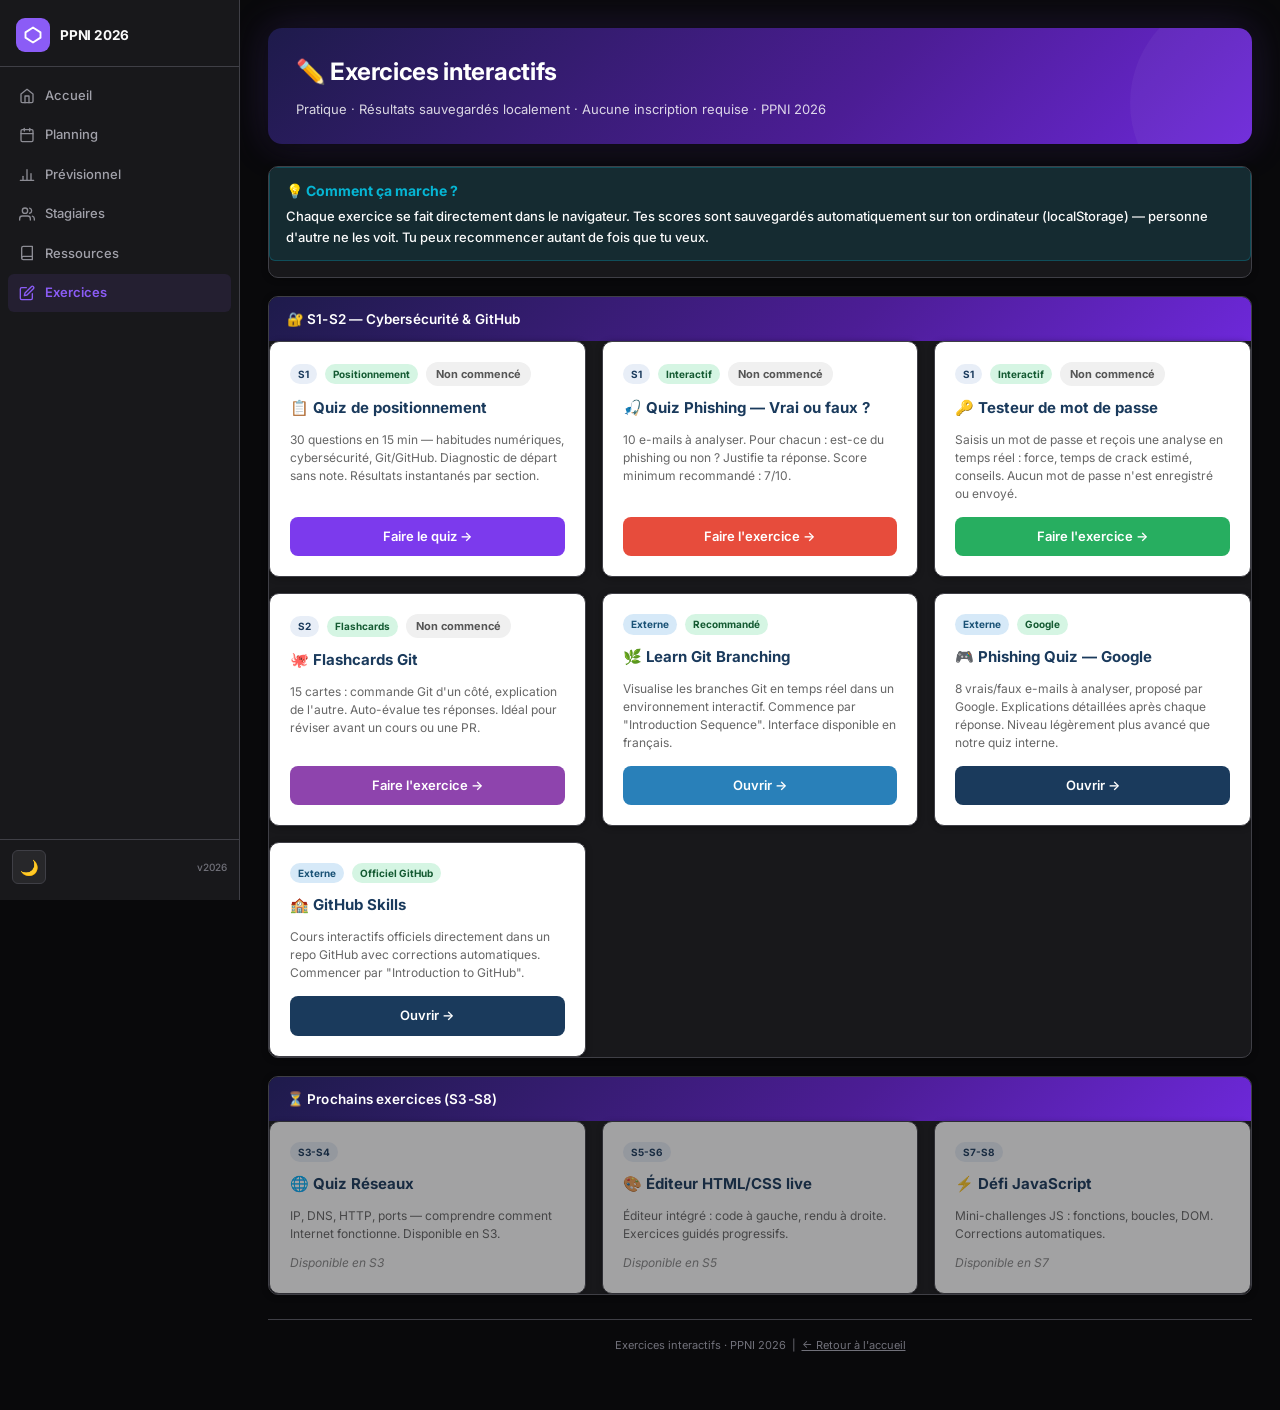
==== commit 05952324: "Ajouter quiz de positionnement S1 — 30 questions, bilan par section" ====
--- a/exercices/index.html
+++ b/exercices/index.html
@@ -154,6 +154,35 @@
           <div class="exo-card">
             <div class="exo-meta">
               <span class="exo-tag s1">S1</span>
+              <span class="exo-tag interactif">Positionnement</span>
+              <span class="score-chip" id="chip-positionnement">Non commencé</span>
+            </div>
+            <h3>📋 Quiz de positionnement</h3>
+            <p>
+              30 questions en 15 min — habitudes numériques, cybersécurité, Git/GitHub.
+              Diagnostic de départ sans note. Résultats instantanés par section.
+            </p>
+            <a
+              href="quiz-positionnement.html"
+              style="
+                display: inline-block;
+                padding: 9px 18px;
+                background: #7c3aed;
+                color: #fff;
+                border-radius: 8px;
+                font-size: 13px;
+                font-weight: 600;
+                text-decoration: none;
+                text-align: center;
+                margin-top: 4px;
+              "
+              >Faire le quiz →</a
+            >
+          </div>
+
+          <div class="exo-card">
+            <div class="exo-meta">
+              <span class="exo-tag s1">S1</span>
               <span class="exo-tag interactif">Interactif</span>
               <span class="score-chip" id="chip-phishing">Non commencé</span>
             </div>
